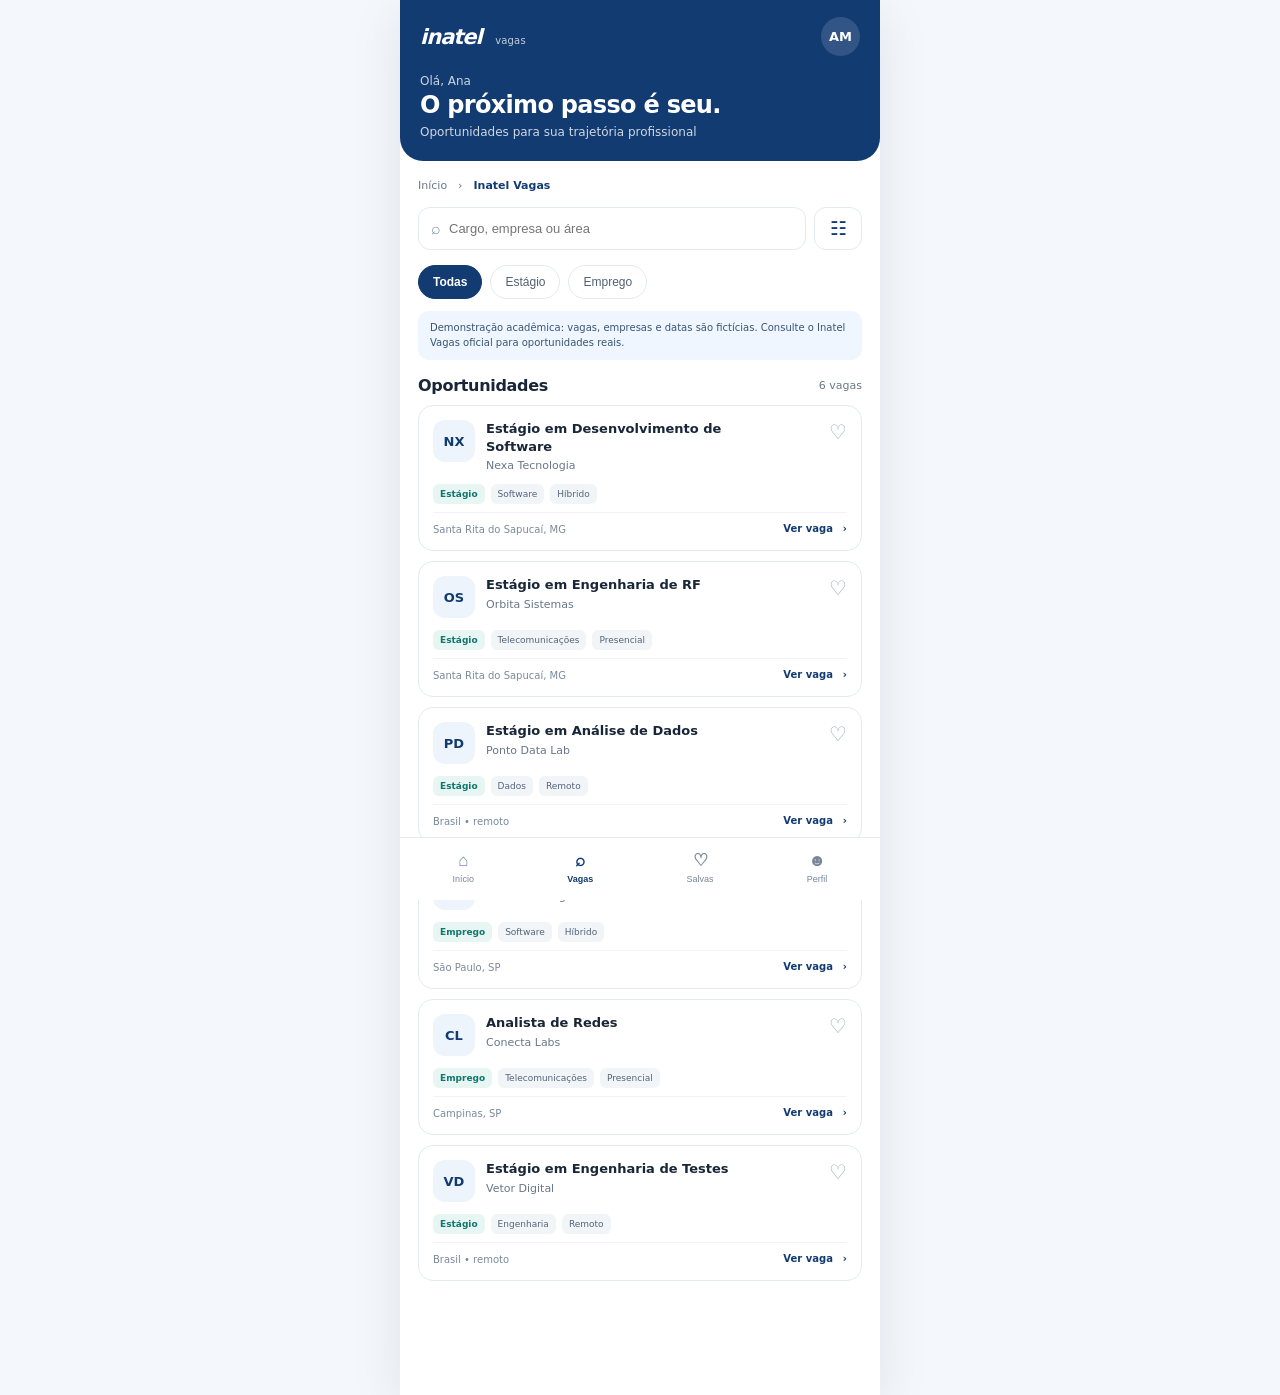
==== inatel-vagas/index.html @ d5ae54d0 "Add Inatel Vagas discovery prototype" ====
<!doctype html>
<html lang="pt-BR"><head><meta charset="utf-8"><meta name="viewport" content="width=device-width, initial-scale=1"><meta name="theme-color" content="#123b72"><title>Inatel Vagas | Encontre sua oportunidade</title>
<style>
:root{--blue:#123b72;--blue2:#205da9;--ink:#182638;--muted:#68778a;--line:#e3eaf1;--bg:#f4f7fb;--teal:#007e87;--green:#167744;--gold:#eab84d}*{box-sizing:border-box}body{margin:0;background:var(--bg);color:var(--ink);font-family:Inter,system-ui,-apple-system,"Segoe UI",sans-serif}.app{max-width:480px;min-height:100vh;margin:auto;background:#fff;box-shadow:0 12px 50px #112b4a17;padding-bottom:88px;position:relative}.top{background:var(--blue);color:#fff;padding:17px 20px 22px;border-radius:0 0 23px 23px}.row{display:flex;align-items:center;justify-content:space-between}.brand{font-size:21px;font-weight:850;font-style:italic;letter-spacing:-1px}.brand small{font:500 10px Inter,system-ui;letter-spacing:.2px;opacity:.75;margin-left:7px}.avatar{width:39px;height:39px;border-radius:50%;display:grid;place-items:center;background:#fff2;font-weight:700;font-size:13px}.greeting{margin-top:18px;font-size:12px;opacity:.78}.top h1{margin:3px 0 0;font-size:24px;letter-spacing:-.7px}.top p{margin:6px 0 0;font-size:12px;opacity:.8}.content{padding:17px 18px 26px}.context{color:var(--muted);font-size:11px;margin:0 0 14px}.context b{color:var(--blue)}.searchrow{display:flex;gap:8px}.searchbox{flex:1;display:flex;align-items:center;gap:8px;border:1px solid var(--line);border-radius:12px;padding:0 12px;background:#fff}.searchbox span{color:#8290a2}.searchbox input{border:0;outline:0;width:100%;padding:13px 0;font-size:13px;color:var(--ink);background:transparent}.filterbtn{border:1px solid var(--line);background:#fff;border-radius:12px;width:48px;font-size:19px;color:var(--blue);cursor:pointer}.filterbtn:hover,.filterbtn.on{background:#edf4ff;border-color:#bfd2ea}.tabs{display:flex;gap:8px;margin:15px 0 12px}.tab{border:1px solid var(--line);border-radius:25px;background:white;padding:9px 14px;font-size:12px;color:#526174;cursor:pointer}.tab.active{background:var(--blue);border-color:var(--blue);color:white;font-weight:700}.sectionhead{display:flex;align-items:center;justify-content:space-between;margin:16px 0 10px}.sectionhead h2{font-size:16px;margin:0;letter-spacing:-.3px}.count{font-size:11px;color:var(--muted)}.demo{background:#eff6ff;border-radius:11px;padding:10px 12px;color:#385574;font-size:10px;line-height:1.45;margin:10px 0 14px}.cards{display:grid;gap:10px}.job{border:1px solid var(--line);border-radius:15px;padding:14px;background:#fff;cursor:pointer;transition:.16s}.job:hover{border-color:#a7bfdc;transform:translateY(-1px);box-shadow:0 7px 18px #152b4510}.jobtop{display:flex;align-items:flex-start;gap:11px}.logo{width:42px;height:42px;flex:none;border-radius:12px;background:#eef4fb;color:var(--blue);display:grid;place-items:center;font-weight:800;font-size:13px}.jobtitle{font-size:13px;line-height:1.35;font-weight:750;margin:0 26px 4px 0}.company{font-size:11px;color:var(--muted)}.heart{margin-left:auto;border:0;background:none;color:#9aa7b7;font-size:20px;cursor:pointer;padding:0}.heart.saved{color:#df5960}.badges{display:flex;flex-wrap:wrap;gap:6px;margin:12px 0 8px}.badge{background:#f2f5f8;color:#53647a;border-radius:6px;padding:5px 7px;font-size:9px}.badge.type{background:#e8f6f3;color:#12766d;font-weight:700}.jobfoot{display:flex;justify-content:space-between;align-items:center;color:#7b899b;font-size:10px;padding-top:9px;border-top:1px solid #f0f3f7}.arrow{color:var(--blue);font-weight:700}.empty{padding:36px 15px;text-align:center;border:1px dashed var(--line);border-radius:14px}.empty strong{display:block;margin:8px 0 4px}.empty p{color:var(--muted);font-size:12px;line-height:1.5}.empty button{background:var(--blue);color:white;border:0;border-radius:9px;padding:10px 14px;font-weight:700}.bottom{position:fixed;bottom:0;width:min(480px,100%);background:#fff;border-top:1px solid var(--line);display:flex;justify-content:space-around;padding:11px 6px 15px;z-index:4}.nav{border:0;background:none;color:#78869a;font-size:9px;text-align:center;cursor:pointer}.nav b{display:block;font-size:17px;margin-bottom:3px}.nav.sel{color:var(--blue);font-weight:700}.view{display:none}.view.active{display:block}.detail-head{display:flex;align-items:center;gap:10px;margin:4px 0 18px}.back{border:1px solid var(--line);border-radius:10px;background:white;width:36px;height:36px;font-size:18px;color:var(--blue)}.detail h2{font-size:21px;line-height:1.3;margin:6px 0}.detail-company{font-size:13px;color:var(--muted)}.detail-section{border-top:1px solid var(--line);padding:14px 0}.detail-section h3{font-size:13px;margin:0 0 7px}.detail-section p,.detail-section li{font-size:12px;line-height:1.6;color:#536277}.detail-section ul{margin:0;padding-left:18px}.sticky-action{position:sticky;bottom:84px;padding:14px 0 4px;background:linear-gradient(transparent,#fff 22%)}.primary{width:100%;border:0;border-radius:12px;background:var(--blue);color:#fff;font-size:13px;font-weight:700;padding:14px;cursor:pointer}.primary:disabled{opacity:.55}.toast{position:fixed;bottom:78px;left:50%;transform:translate(-50%,16px);opacity:0;transition:.2s;background:#20324a;color:#fff;border-radius:10px;padding:11px 14px;font-size:11px;z-index:6;white-space:nowrap}.toast.show{opacity:1;transform:translate(-50%,0)}.modal{position:fixed;inset:0;background:#10243d88;display:none;align-items:end;justify-content:center;z-index:5}.modal.open{display:flex}.sheet{width:min(480px,100%);background:white;border-radius:21px 21px 0 0;padding:22px 20px 26px}.sheet h2{font-size:19px;margin:0 0 6px}.sheet .sub{color:var(--muted);font-size:12px;line-height:1.5;margin:0 0 15px}.field{display:block;font-size:11px;font-weight:700;margin:12px 0 6px}.field select{width:100%;margin-top:6px;border:1px solid var(--line);border-radius:10px;background:white;padding:11px;font-size:12px;color:var(--ink)}.sheet-actions{display:flex;gap:8px;margin-top:18px}.secondary{flex:1;border:1px solid var(--line);border-radius:10px;background:#fff;padding:12px;color:var(--blue);font-size:12px;font-weight:700}.sheet-actions .primary{flex:1}.applyinfo{background:#f3f7fb;border-radius:12px;padding:12px;color:#495c72;font-size:11px;line-height:1.55;margin:12px 0}.tiny{font-size:10px;color:var(--muted);line-height:1.5}.saved-empty{color:var(--muted);font-size:12px;text-align:center;padding:38px 16px}
</style></head><body><main class="app"><header class="top"><div class="row"><div class="brand">inatel <small>vagas</small></div><div class="avatar">AM</div></div><div class="greeting">Olá, Ana</div><h1>O próximo passo é seu.</h1><p>Oportunidades para sua trajetória profissional</p></header><section class="content"><p class="context">Início　›　<b>Inatel Vagas</b></p><div id="listView" class="view active"><div class="searchrow"><label class="searchbox"><span>⌕</span><input id="query" type="search" placeholder="Cargo, empresa ou área" aria-label="Buscar vagas"></label><button id="openFilters" class="filterbtn" aria-label="Abrir filtros">☷</button></div><div class="tabs"><button class="tab active" data-kind="Todas">Todas</button><button class="tab" data-kind="Estágio">Estágio</button><button class="tab" data-kind="Emprego">Emprego</button></div><div id="filterSummary" class="tiny" style="margin:0 0 8px"></div><div class="demo">Demonstração acadêmica: vagas, empresas e datas são fictícias. Consulte o Inatel Vagas oficial para oportunidades reais.</div><div class="sectionhead"><h2 id="listTitle">Oportunidades</h2><span class="count" id="count"></span></div><div id="cards" class="cards"></div><div id="empty" class="empty" hidden><div style="font-size:24px">⌕</div><strong>Nenhuma vaga encontrada</strong><p>Tente outra busca ou remova algum filtro para ver mais oportunidades.</p><button id="reset">Limpar busca e filtros</button></div></div><div id="detailView" class="view detail"></div><div id="savedView" class="view"><div class="sectionhead"><h2>Vagas salvas</h2><span class="count" id="savedCount"></span></div><p class="tiny">Guarde oportunidades para comparar e consultar depois.</p><div id="savedCards" class="cards"></div><div id="savedEmpty" class="saved-empty" hidden>Você ainda não salvou vagas.<br>Toque no coração de uma oportunidade para guardá-la.</div></div></section><nav class="bottom"><button class="nav"><b>⌂</b>Início</button><button class="nav sel" data-view="listView"><b>⌕</b>Vagas</button><button class="nav" data-view="savedView"><b>♡</b>Salvas</button><button class="nav"><b>☻</b>Perfil</button></nav><div class="toast" id="toast"></div><div id="filtersModal" class="modal"><div class="sheet"><h2>Filtrar oportunidades</h2><p class="sub">Refine a lista pelo perfil e pelo formato de trabalho.</p><label class="field">Área<select id="area"><option value="">Todas as áreas</option><option>Software</option><option>Telecomunicações</option><option>Dados</option><option>Engenharia</option></select></label><label class="field">Modalidade<select id="mode"><option value="">Todas as modalidades</option><option>Presencial</option><option>Híbrido</option><option>Remoto</option></select></label><div class="sheet-actions"><button id="clearFilters" class="secondary">Limpar</button><button id="applyFilters" class="primary">Ver resultados</button></div></div></div><div id="applyModal" class="modal"><div class="sheet"><h2 id="applyTitle">Como se candidatar</h2><p class="sub">Confira o próximo passo indicado para esta oportunidade.</p><div id="applyInfo" class="applyinfo"></div><p class="tiny">O protótipo não envia currículo nem dados pessoais. Em uma implementação real, o destino e as instruções seriam validados pelo NESP.</p><button id="closeApply" class="primary" style="margin-top:15px">Entendi</button></div></div></main>
<script>
const jobs=[
{id:1,title:'Estágio em Desenvolvimento de Software',company:'Nexa Tecnologia',initials:'NX',kind:'Estágio',area:'Software',mode:'Híbrido',city:'Santa Rita do Sapucaí, MG',date:'Publicada hoje',summary:'Apoio ao desenvolvimento de aplicações web e testes em equipe multidisciplinar.',requirements:['Cursando Engenharia de Software, Computação ou área relacionada','Conhecimentos básicos em lógica e programação','Disponibilidade para 6 horas diárias'],apply:'Leia os requisitos completos e siga o endereço de candidatura indicado na publicação oficial. Tenha seu currículo atualizado.'},
{id:2,title:'Estágio em Engenharia de RF',company:'Orbita Sistemas',initials:'OS',kind:'Estágio',area:'Telecomunicações',mode:'Presencial',city:'Santa Rita do Sapucaí, MG',date:'Publicada ontem',summary:'Participação em atividades de laboratório, medições e documentação de sistemas de radiofrequência.',requirements:['Cursando Engenharia de Telecomunicações ou Elétrica','Interesse em sistemas RF e medições','Disponibilidade para atuar no laboratório'],apply:'Consulte a publicação oficial para verificar os documentos e o canal de envio solicitados pela empresa.'},
{id:3,title:'Estágio em Análise de Dados',company:'Ponto Data Lab',initials:'PD',kind:'Estágio',area:'Dados',mode:'Remoto',city:'Brasil • remoto',date:'Publicada há 2 dias',summary:'Organização de conjuntos de dados e criação de relatórios para apoiar decisões de produto.',requirements:['Cursando curso superior em tecnologia ou áreas afins','Noções de planilhas e SQL são desejáveis','Boa comunicação e atenção aos detalhes'],apply:'A candidatura é feita conforme as instruções da oportunidade oficial. Revise seu currículo antes de enviar.'},
{id:4,title:'Desenvolvedor(a) de Software Júnior',company:'Nexa Tecnologia',initials:'NX',kind:'Emprego',area:'Software',mode:'Híbrido',city:'São Paulo, SP',date:'Publicada há 3 dias',summary:'Desenvolvimento e manutenção de serviços e interfaces em colaboração com o time de produto.',requirements:['Formação ou experiência compatível com a posição','Conhecimentos em desenvolvimento web','Disponibilidade para modelo híbrido'],apply:'Abra a descrição oficial e use o canal de candidatura indicado pelo empregador. Os detalhes podem mudar.'},
{id:5,title:'Analista de Redes',company:'Conecta Labs',initials:'CL',kind:'Emprego',area:'Telecomunicações',mode:'Presencial',city:'Campinas, SP',date:'Publicada há 4 dias',summary:'Acompanhamento de infraestrutura de rede, análise de incidentes e apoio a projetos de conectividade.',requirements:['Formação em Engenharia de Telecomunicações ou experiência equivalente','Noções de redes IP','Disponibilidade para atuação presencial'],apply:'Consulte a publicação da vaga e siga as instruções de candidatura apresentadas pelo NESP.'},
{id:6,title:'Estágio em Engenharia de Testes',company:'Vetor Digital',initials:'VD',kind:'Estágio',area:'Engenharia',mode:'Remoto',city:'Brasil • remoto',date:'Publicada há 5 dias',summary:'Apoio na criação e execução de testes para produtos digitais e registro de resultados.',requirements:['Cursando Engenharia, Computação ou curso relacionado','Organização e curiosidade técnica','Interesse em qualidade de software'],apply:'Verifique na publicação original se a oportunidade ainda está aberta e qual canal deve ser utilizado.'}
];let kind='Todas',query='',area='',mode='',currentId=null,saved=new Set();const $=s=>document.querySelector(s);function card(j){return `<article class="job" data-id="${j.id}"><div class="jobtop"><div class="logo">${j.initials}</div><div style="flex:1"><h3 class="jobtitle">${j.title}</h3><div class="company">${j.company}</div></div><button class="heart ${saved.has(j.id)?'saved':''}" data-heart="${j.id}" aria-label="${saved.has(j.id)?'Remover dos salvos':'Salvar vaga'}">${saved.has(j.id)?'♥':'♡'}</button></div><div class="badges"><span class="badge type">${j.kind}</span><span class="badge">${j.area}</span><span class="badge">${j.mode}</span></div><div class="jobfoot"><span>${j.city}</span><span class="arrow">Ver vaga　›</span></div></article>`}function matching(){return jobs.filter(j=>(kind==='Todas'||j.kind===kind)&&(!query||(j.title+' '+j.company+' '+j.area+' '+j.city).toLowerCase().includes(query.toLowerCase()))&&(!area||j.area===area)&&(!mode||j.mode===mode))}function bindCards(root){root.querySelectorAll('.job').forEach(x=>x.onclick=e=>{if(e.target.closest('[data-heart]'))return;openDetail(+x.dataset.id)});root.querySelectorAll('[data-heart]').forEach(b=>b.onclick=e=>{e.stopPropagation();const id=+b.dataset.heart;if(saved.has(id)){saved.delete(id);toast('Vaga removida das salvas.')}else{saved.add(id);toast('Vaga salva para consultar depois.')}render()})}function render(){const list=matching();$('#cards').innerHTML=list.map(card).join('');$('#count').textContent=`${list.length} ${list.length===1?'vaga':'vagas'}`;$('#empty').hidden=list.length>0;bindCards($('#cards'));const sv=jobs.filter(j=>saved.has(j.id));$('#savedCards').innerHTML=sv.map(card).join('');$('#savedCount').textContent=sv.length?`${sv.length} salvas`:'';$('#savedEmpty').hidden=sv.length>0;bindCards($('#savedCards'));$('#filterSummary').textContent=[area,mode].filter(Boolean).join(' • ');$('#filterSummary').hidden=!area&&!mode}function showView(id){document.querySelectorAll('.view').forEach(v=>v.classList.remove('active'));$(id).classList.add('active');document.querySelectorAll('.nav').forEach(n=>n.classList.toggle('sel',n.dataset.view===id||(!n.dataset.view&&id==='listView')));$('.content').scrollIntoView({block:'start'});render()}function openDetail(id){const j=jobs.find(x=>x.id===id);currentId=id;$('#listView').classList.remove('active');$('#savedView').classList.remove('active');$('#detailView').classList.add('active');$('.content').scrollIntoView({block:'start'});$('#detailView').innerHTML=`<div class="detail-head"><button class="back" id="back">‹</button><span class="tiny">Detalhes da oportunidade</span><button class="heart ${saved.has(id)?'saved':''}" id="detailHeart" style="margin-left:auto" aria-label="Salvar vaga">${saved.has(id)?'♥':'♡'}</button></div><div class="logo" style="width:50px;height:50px;font-size:15px">${j.initials}</div><h2>${j.title}</h2><div class="detail-company">${j.company} • ${j.city}</div><div class="badges"><span class="badge type">${j.kind}</span><span class="badge">${j.area}</span><span class="badge">${j.mode}</span></div><p class="tiny">${j.date} • anúncio demonstrativo</p><div class="detail-section"><h3>Sobre a oportunidade</h3><p>${j.summary}</p></div><div class="detail-section"><h3>Perfil e requisitos</h3><ul>${j.requirements.map(x=>`<li>${x}</li>`).join('')}</ul></div><div class="detail-section"><h3>Local de trabalho</h3><p>${j.city} • ${j.mode}</p></div><div class="sticky-action"><button class="primary" id="howApply">Ver como se candidatar</button><p class="tiny" style="text-align:center;margin:8px 0">As instruções e o status real da vaga devem ser confirmados na publicação oficial.</p></div>`;$('#back').onclick=()=>showView('listView');$('#detailHeart').onclick=()=>{saved.has(id)?saved.delete(id):saved.add(id);openDetail(id);render();toast(saved.has(id)?'Vaga salva.':'Vaga removida das salvas.')};$('#howApply').onclick=()=>{ $('#applyTitle').textContent='Como se candidatar';$('#applyInfo').textContent=j.apply;$('#applyModal').classList.add('open')}}document.querySelectorAll('.tab').forEach(b=>b.onclick=()=>{document.querySelectorAll('.tab').forEach(x=>x.classList.remove('active'));b.classList.add('active');kind=b.dataset.kind;render()});$('#query').oninput=e=>{query=e.target.value;render()};$('#openFilters').onclick=()=>$('#filtersModal').classList.add('open');$('#applyFilters').onclick=()=>{area=$('#area').value;mode=$('#mode').value;$('#filtersModal').classList.remove('open');$('#openFilters').classList.toggle('on',!!area||!!mode);render()};$('#clearFilters').onclick=()=>{$('#area').value='';$('#mode').value='';area='';mode='';kind='Todas';document.querySelectorAll('.tab').forEach(b=>b.classList.toggle('active',b.dataset.kind==='Todas'));$('#query').value='';query='';$('#openFilters').classList.remove('on');render()};$('#reset').onclick=()=>{$('#clearFilters').click()};$('#closeApply').onclick=()=>$('#applyModal').classList.remove('open');document.querySelectorAll('.nav[data-view]').forEach(n=>n.onclick=()=>showView(n.dataset.view));function toast(s){const t=$('#toast');t.textContent=s;t.classList.add('show');setTimeout(()=>t.classList.remove('show'),2200)}render();
</script></body></html>
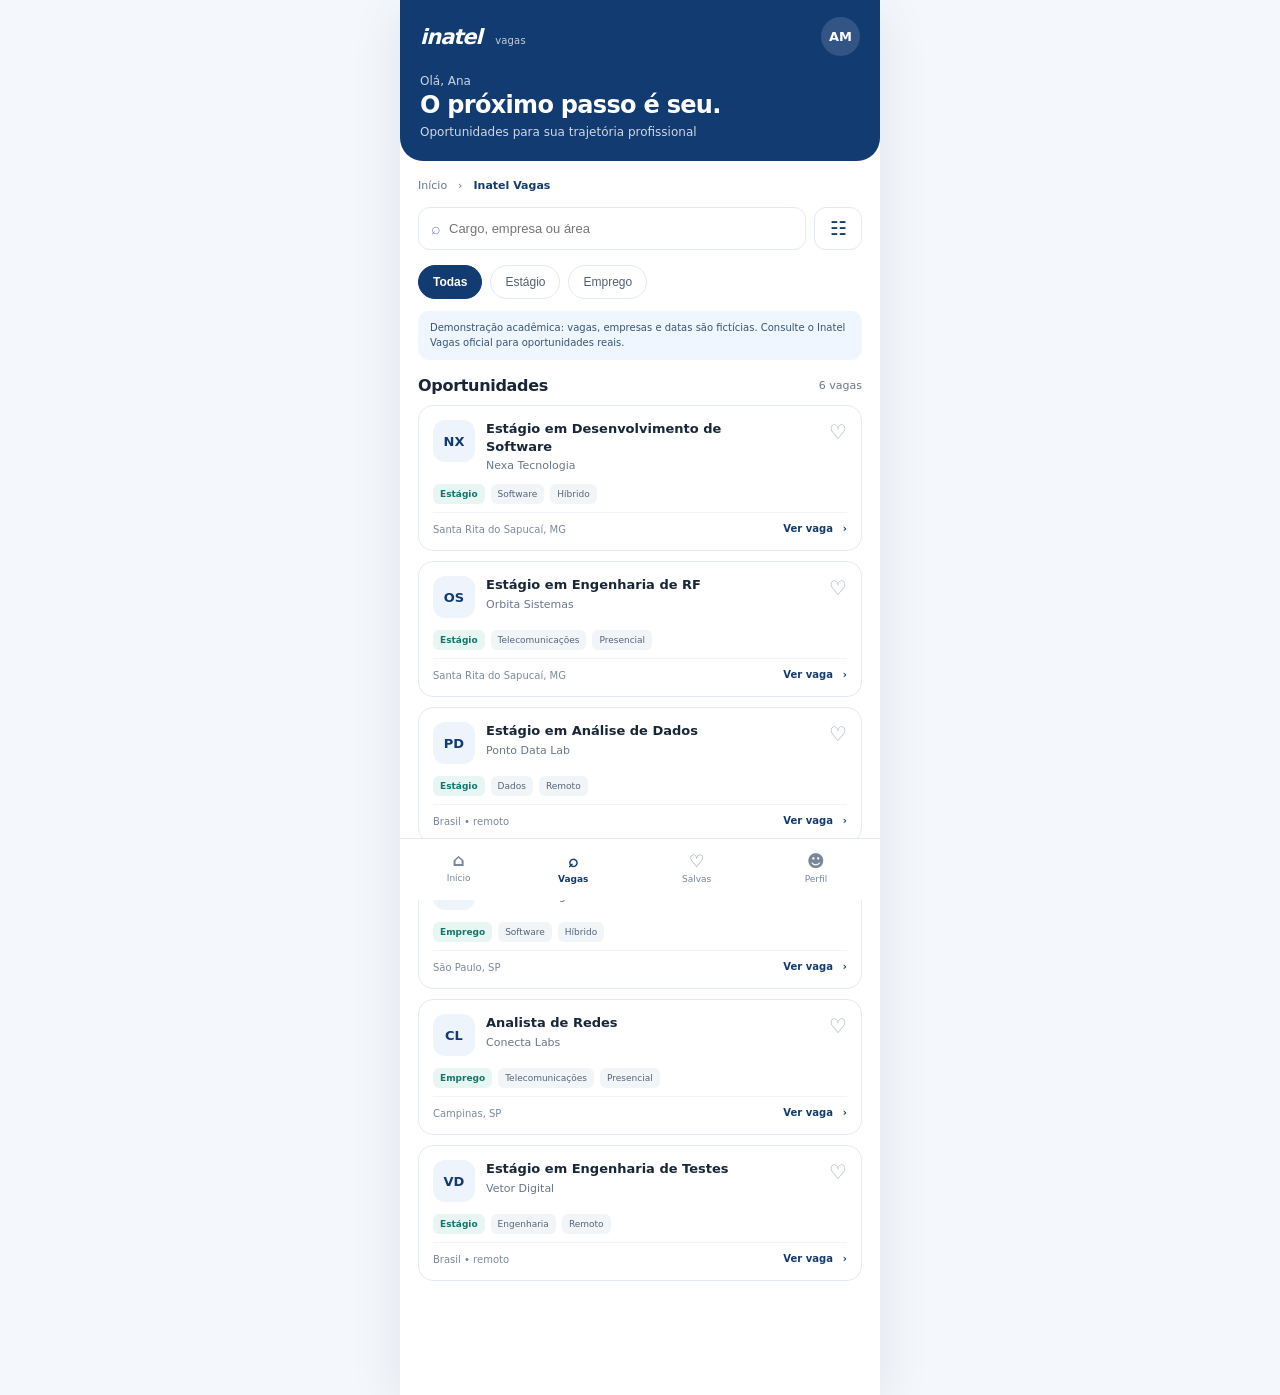
==== commit 0bf15b72: "Link Inatel Vagas back to app home" ====
--- a/inatel-vagas/index.html
+++ b/inatel-vagas/index.html
@@ -1,8 +1,8 @@
 <!doctype html>
 <html lang="pt-BR"><head><meta charset="utf-8"><meta name="viewport" content="width=device-width, initial-scale=1"><meta name="theme-color" content="#123b72"><title>Inatel Vagas | Encontre sua oportunidade</title>
 <style>
-:root{--blue:#123b72;--blue2:#205da9;--ink:#182638;--muted:#68778a;--line:#e3eaf1;--bg:#f4f7fb;--teal:#007e87;--green:#167744;--gold:#eab84d}*{box-sizing:border-box}body{margin:0;background:var(--bg);color:var(--ink);font-family:Inter,system-ui,-apple-system,"Segoe UI",sans-serif}.app{max-width:480px;min-height:100vh;margin:auto;background:#fff;box-shadow:0 12px 50px #112b4a17;padding-bottom:88px;position:relative}.top{background:var(--blue);color:#fff;padding:17px 20px 22px;border-radius:0 0 23px 23px}.row{display:flex;align-items:center;justify-content:space-between}.brand{font-size:21px;font-weight:850;font-style:italic;letter-spacing:-1px}.brand small{font:500 10px Inter,system-ui;letter-spacing:.2px;opacity:.75;margin-left:7px}.avatar{width:39px;height:39px;border-radius:50%;display:grid;place-items:center;background:#fff2;font-weight:700;font-size:13px}.greeting{margin-top:18px;font-size:12px;opacity:.78}.top h1{margin:3px 0 0;font-size:24px;letter-spacing:-.7px}.top p{margin:6px 0 0;font-size:12px;opacity:.8}.content{padding:17px 18px 26px}.context{color:var(--muted);font-size:11px;margin:0 0 14px}.context b{color:var(--blue)}.searchrow{display:flex;gap:8px}.searchbox{flex:1;display:flex;align-items:center;gap:8px;border:1px solid var(--line);border-radius:12px;padding:0 12px;background:#fff}.searchbox span{color:#8290a2}.searchbox input{border:0;outline:0;width:100%;padding:13px 0;font-size:13px;color:var(--ink);background:transparent}.filterbtn{border:1px solid var(--line);background:#fff;border-radius:12px;width:48px;font-size:19px;color:var(--blue);cursor:pointer}.filterbtn:hover,.filterbtn.on{background:#edf4ff;border-color:#bfd2ea}.tabs{display:flex;gap:8px;margin:15px 0 12px}.tab{border:1px solid var(--line);border-radius:25px;background:white;padding:9px 14px;font-size:12px;color:#526174;cursor:pointer}.tab.active{background:var(--blue);border-color:var(--blue);color:white;font-weight:700}.sectionhead{display:flex;align-items:center;justify-content:space-between;margin:16px 0 10px}.sectionhead h2{font-size:16px;margin:0;letter-spacing:-.3px}.count{font-size:11px;color:var(--muted)}.demo{background:#eff6ff;border-radius:11px;padding:10px 12px;color:#385574;font-size:10px;line-height:1.45;margin:10px 0 14px}.cards{display:grid;gap:10px}.job{border:1px solid var(--line);border-radius:15px;padding:14px;background:#fff;cursor:pointer;transition:.16s}.job:hover{border-color:#a7bfdc;transform:translateY(-1px);box-shadow:0 7px 18px #152b4510}.jobtop{display:flex;align-items:flex-start;gap:11px}.logo{width:42px;height:42px;flex:none;border-radius:12px;background:#eef4fb;color:var(--blue);display:grid;place-items:center;font-weight:800;font-size:13px}.jobtitle{font-size:13px;line-height:1.35;font-weight:750;margin:0 26px 4px 0}.company{font-size:11px;color:var(--muted)}.heart{margin-left:auto;border:0;background:none;color:#9aa7b7;font-size:20px;cursor:pointer;padding:0}.heart.saved{color:#df5960}.badges{display:flex;flex-wrap:wrap;gap:6px;margin:12px 0 8px}.badge{background:#f2f5f8;color:#53647a;border-radius:6px;padding:5px 7px;font-size:9px}.badge.type{background:#e8f6f3;color:#12766d;font-weight:700}.jobfoot{display:flex;justify-content:space-between;align-items:center;color:#7b899b;font-size:10px;padding-top:9px;border-top:1px solid #f0f3f7}.arrow{color:var(--blue);font-weight:700}.empty{padding:36px 15px;text-align:center;border:1px dashed var(--line);border-radius:14px}.empty strong{display:block;margin:8px 0 4px}.empty p{color:var(--muted);font-size:12px;line-height:1.5}.empty button{background:var(--blue);color:white;border:0;border-radius:9px;padding:10px 14px;font-weight:700}.bottom{position:fixed;bottom:0;width:min(480px,100%);background:#fff;border-top:1px solid var(--line);display:flex;justify-content:space-around;padding:11px 6px 15px;z-index:4}.nav{border:0;background:none;color:#78869a;font-size:9px;text-align:center;cursor:pointer}.nav b{display:block;font-size:17px;margin-bottom:3px}.nav.sel{color:var(--blue);font-weight:700}.view{display:none}.view.active{display:block}.detail-head{display:flex;align-items:center;gap:10px;margin:4px 0 18px}.back{border:1px solid var(--line);border-radius:10px;background:white;width:36px;height:36px;font-size:18px;color:var(--blue)}.detail h2{font-size:21px;line-height:1.3;margin:6px 0}.detail-company{font-size:13px;color:var(--muted)}.detail-section{border-top:1px solid var(--line);padding:14px 0}.detail-section h3{font-size:13px;margin:0 0 7px}.detail-section p,.detail-section li{font-size:12px;line-height:1.6;color:#536277}.detail-section ul{margin:0;padding-left:18px}.sticky-action{position:sticky;bottom:84px;padding:14px 0 4px;background:linear-gradient(transparent,#fff 22%)}.primary{width:100%;border:0;border-radius:12px;background:var(--blue);color:#fff;font-size:13px;font-weight:700;padding:14px;cursor:pointer}.primary:disabled{opacity:.55}.toast{position:fixed;bottom:78px;left:50%;transform:translate(-50%,16px);opacity:0;transition:.2s;background:#20324a;color:#fff;border-radius:10px;padding:11px 14px;font-size:11px;z-index:6;white-space:nowrap}.toast.show{opacity:1;transform:translate(-50%,0)}.modal{position:fixed;inset:0;background:#10243d88;display:none;align-items:end;justify-content:center;z-index:5}.modal.open{display:flex}.sheet{width:min(480px,100%);background:white;border-radius:21px 21px 0 0;padding:22px 20px 26px}.sheet h2{font-size:19px;margin:0 0 6px}.sheet .sub{color:var(--muted);font-size:12px;line-height:1.5;margin:0 0 15px}.field{display:block;font-size:11px;font-weight:700;margin:12px 0 6px}.field select{width:100%;margin-top:6px;border:1px solid var(--line);border-radius:10px;background:white;padding:11px;font-size:12px;color:var(--ink)}.sheet-actions{display:flex;gap:8px;margin-top:18px}.secondary{flex:1;border:1px solid var(--line);border-radius:10px;background:#fff;padding:12px;color:var(--blue);font-size:12px;font-weight:700}.sheet-actions .primary{flex:1}.applyinfo{background:#f3f7fb;border-radius:12px;padding:12px;color:#495c72;font-size:11px;line-height:1.55;margin:12px 0}.tiny{font-size:10px;color:var(--muted);line-height:1.5}.saved-empty{color:var(--muted);font-size:12px;text-align:center;padding:38px 16px}
-</style></head><body><main class="app"><header class="top"><div class="row"><div class="brand">inatel <small>vagas</small></div><div class="avatar">AM</div></div><div class="greeting">Olá, Ana</div><h1>O próximo passo é seu.</h1><p>Oportunidades para sua trajetória profissional</p></header><section class="content"><p class="context">Início　›　<b>Inatel Vagas</b></p><div id="listView" class="view active"><div class="searchrow"><label class="searchbox"><span>⌕</span><input id="query" type="search" placeholder="Cargo, empresa ou área" aria-label="Buscar vagas"></label><button id="openFilters" class="filterbtn" aria-label="Abrir filtros">☷</button></div><div class="tabs"><button class="tab active" data-kind="Todas">Todas</button><button class="tab" data-kind="Estágio">Estágio</button><button class="tab" data-kind="Emprego">Emprego</button></div><div id="filterSummary" class="tiny" style="margin:0 0 8px"></div><div class="demo">Demonstração acadêmica: vagas, empresas e datas são fictícias. Consulte o Inatel Vagas oficial para oportunidades reais.</div><div class="sectionhead"><h2 id="listTitle">Oportunidades</h2><span class="count" id="count"></span></div><div id="cards" class="cards"></div><div id="empty" class="empty" hidden><div style="font-size:24px">⌕</div><strong>Nenhuma vaga encontrada</strong><p>Tente outra busca ou remova algum filtro para ver mais oportunidades.</p><button id="reset">Limpar busca e filtros</button></div></div><div id="detailView" class="view detail"></div><div id="savedView" class="view"><div class="sectionhead"><h2>Vagas salvas</h2><span class="count" id="savedCount"></span></div><p class="tiny">Guarde oportunidades para comparar e consultar depois.</p><div id="savedCards" class="cards"></div><div id="savedEmpty" class="saved-empty" hidden>Você ainda não salvou vagas.<br>Toque no coração de uma oportunidade para guardá-la.</div></div></section><nav class="bottom"><button class="nav"><b>⌂</b>Início</button><button class="nav sel" data-view="listView"><b>⌕</b>Vagas</button><button class="nav" data-view="savedView"><b>♡</b>Salvas</button><button class="nav"><b>☻</b>Perfil</button></nav><div class="toast" id="toast"></div><div id="filtersModal" class="modal"><div class="sheet"><h2>Filtrar oportunidades</h2><p class="sub">Refine a lista pelo perfil e pelo formato de trabalho.</p><label class="field">Área<select id="area"><option value="">Todas as áreas</option><option>Software</option><option>Telecomunicações</option><option>Dados</option><option>Engenharia</option></select></label><label class="field">Modalidade<select id="mode"><option value="">Todas as modalidades</option><option>Presencial</option><option>Híbrido</option><option>Remoto</option></select></label><div class="sheet-actions"><button id="clearFilters" class="secondary">Limpar</button><button id="applyFilters" class="primary">Ver resultados</button></div></div></div><div id="applyModal" class="modal"><div class="sheet"><h2 id="applyTitle">Como se candidatar</h2><p class="sub">Confira o próximo passo indicado para esta oportunidade.</p><div id="applyInfo" class="applyinfo"></div><p class="tiny">O protótipo não envia currículo nem dados pessoais. Em uma implementação real, o destino e as instruções seriam validados pelo NESP.</p><button id="closeApply" class="primary" style="margin-top:15px">Entendi</button></div></div></main>
+:root{--blue:#123b72;--blue2:#205da9;--ink:#182638;--muted:#68778a;--line:#e3eaf1;--bg:#f4f7fb;--teal:#007e87;--green:#167744;--gold:#eab84d}*{box-sizing:border-box}body{margin:0;background:var(--bg);color:var(--ink);font-family:Inter,system-ui,-apple-system,"Segoe UI",sans-serif}.app{max-width:480px;min-height:100vh;margin:auto;background:#fff;box-shadow:0 12px 50px #112b4a17;padding-bottom:88px;position:relative}.top{background:var(--blue);color:#fff;padding:17px 20px 22px;border-radius:0 0 23px 23px}.row{display:flex;align-items:center;justify-content:space-between}.brand{font-size:21px;font-weight:850;font-style:italic;letter-spacing:-1px}.brand small{font:500 10px Inter,system-ui;letter-spacing:.2px;opacity:.75;margin-left:7px}.avatar{width:39px;height:39px;border-radius:50%;display:grid;place-items:center;background:#fff2;font-weight:700;font-size:13px}.greeting{margin-top:18px;font-size:12px;opacity:.78}.top h1{margin:3px 0 0;font-size:24px;letter-spacing:-.7px}.top p{margin:6px 0 0;font-size:12px;opacity:.8}.content{padding:17px 18px 26px}.context{color:var(--muted);font-size:11px;margin:0 0 14px}.context b{color:var(--blue)}.searchrow{display:flex;gap:8px}.searchbox{flex:1;display:flex;align-items:center;gap:8px;border:1px solid var(--line);border-radius:12px;padding:0 12px;background:#fff}.searchbox span{color:#8290a2}.searchbox input{border:0;outline:0;width:100%;padding:13px 0;font-size:13px;color:var(--ink);background:transparent}.filterbtn{border:1px solid var(--line);background:#fff;border-radius:12px;width:48px;font-size:19px;color:var(--blue);cursor:pointer}.filterbtn:hover,.filterbtn.on{background:#edf4ff;border-color:#bfd2ea}.tabs{display:flex;gap:8px;margin:15px 0 12px}.tab{border:1px solid var(--line);border-radius:25px;background:white;padding:9px 14px;font-size:12px;color:#526174;cursor:pointer}.tab.active{background:var(--blue);border-color:var(--blue);color:white;font-weight:700}.sectionhead{display:flex;align-items:center;justify-content:space-between;margin:16px 0 10px}.sectionhead h2{font-size:16px;margin:0;letter-spacing:-.3px}.count{font-size:11px;color:var(--muted)}.demo{background:#eff6ff;border-radius:11px;padding:10px 12px;color:#385574;font-size:10px;line-height:1.45;margin:10px 0 14px}.cards{display:grid;gap:10px}.job{border:1px solid var(--line);border-radius:15px;padding:14px;background:#fff;cursor:pointer;transition:.16s}.job:hover{border-color:#a7bfdc;transform:translateY(-1px);box-shadow:0 7px 18px #152b4510}.jobtop{display:flex;align-items:flex-start;gap:11px}.logo{width:42px;height:42px;flex:none;border-radius:12px;background:#eef4fb;color:var(--blue);display:grid;place-items:center;font-weight:800;font-size:13px}.jobtitle{font-size:13px;line-height:1.35;font-weight:750;margin:0 26px 4px 0}.company{font-size:11px;color:var(--muted)}.heart{margin-left:auto;border:0;background:none;color:#9aa7b7;font-size:20px;cursor:pointer;padding:0}.heart.saved{color:#df5960}.badges{display:flex;flex-wrap:wrap;gap:6px;margin:12px 0 8px}.badge{background:#f2f5f8;color:#53647a;border-radius:6px;padding:5px 7px;font-size:9px}.badge.type{background:#e8f6f3;color:#12766d;font-weight:700}.jobfoot{display:flex;justify-content:space-between;align-items:center;color:#7b899b;font-size:10px;padding-top:9px;border-top:1px solid #f0f3f7}.arrow{color:var(--blue);font-weight:700}.empty{padding:36px 15px;text-align:center;border:1px dashed var(--line);border-radius:14px}.empty strong{display:block;margin:8px 0 4px}.empty p{color:var(--muted);font-size:12px;line-height:1.5}.empty button{background:var(--blue);color:white;border:0;border-radius:9px;padding:10px 14px;font-weight:700}.bottom{position:fixed;bottom:0;width:min(480px,100%);background:#fff;border-top:1px solid var(--line);display:flex;justify-content:space-around;padding:11px 6px 15px;z-index:4}.nav{border:0;background:none;color:#78869a;font-size:9px;text-align:center;cursor:pointer;text-decoration:none;font-family:inherit}.home-nav{display:block}.nav b{display:block;font-size:17px;margin-bottom:3px}.nav.sel{color:var(--blue);font-weight:700}.view{display:none}.view.active{display:block}.detail-head{display:flex;align-items:center;gap:10px;margin:4px 0 18px}.back{border:1px solid var(--line);border-radius:10px;background:white;width:36px;height:36px;font-size:18px;color:var(--blue)}.detail h2{font-size:21px;line-height:1.3;margin:6px 0}.detail-company{font-size:13px;color:var(--muted)}.detail-section{border-top:1px solid var(--line);padding:14px 0}.detail-section h3{font-size:13px;margin:0 0 7px}.detail-section p,.detail-section li{font-size:12px;line-height:1.6;color:#536277}.detail-section ul{margin:0;padding-left:18px}.sticky-action{position:sticky;bottom:84px;padding:14px 0 4px;background:linear-gradient(transparent,#fff 22%)}.primary{width:100%;border:0;border-radius:12px;background:var(--blue);color:#fff;font-size:13px;font-weight:700;padding:14px;cursor:pointer}.primary:disabled{opacity:.55}.toast{position:fixed;bottom:78px;left:50%;transform:translate(-50%,16px);opacity:0;transition:.2s;background:#20324a;color:#fff;border-radius:10px;padding:11px 14px;font-size:11px;z-index:6;white-space:nowrap}.toast.show{opacity:1;transform:translate(-50%,0)}.modal{position:fixed;inset:0;background:#10243d88;display:none;align-items:end;justify-content:center;z-index:5}.modal.open{display:flex}.sheet{width:min(480px,100%);background:white;border-radius:21px 21px 0 0;padding:22px 20px 26px}.sheet h2{font-size:19px;margin:0 0 6px}.sheet .sub{color:var(--muted);font-size:12px;line-height:1.5;margin:0 0 15px}.field{display:block;font-size:11px;font-weight:700;margin:12px 0 6px}.field select{width:100%;margin-top:6px;border:1px solid var(--line);border-radius:10px;background:white;padding:11px;font-size:12px;color:var(--ink)}.sheet-actions{display:flex;gap:8px;margin-top:18px}.secondary{flex:1;border:1px solid var(--line);border-radius:10px;background:#fff;padding:12px;color:var(--blue);font-size:12px;font-weight:700}.sheet-actions .primary{flex:1}.applyinfo{background:#f3f7fb;border-radius:12px;padding:12px;color:#495c72;font-size:11px;line-height:1.55;margin:12px 0}.tiny{font-size:10px;color:var(--muted);line-height:1.5}.saved-empty{color:var(--muted);font-size:12px;text-align:center;padding:38px 16px}
+</style></head><body><main class="app"><header class="top"><div class="row"><div class="brand">inatel <small>vagas</small></div><div class="avatar">AM</div></div><div class="greeting">Olá, Ana</div><h1>O próximo passo é seu.</h1><p>Oportunidades para sua trajetória profissional</p></header><section class="content"><p class="context">Início　›　<b>Inatel Vagas</b></p><div id="listView" class="view active"><div class="searchrow"><label class="searchbox"><span>⌕</span><input id="query" type="search" placeholder="Cargo, empresa ou área" aria-label="Buscar vagas"></label><button id="openFilters" class="filterbtn" aria-label="Abrir filtros">☷</button></div><div class="tabs"><button class="tab active" data-kind="Todas">Todas</button><button class="tab" data-kind="Estágio">Estágio</button><button class="tab" data-kind="Emprego">Emprego</button></div><div id="filterSummary" class="tiny" style="margin:0 0 8px"></div><div class="demo">Demonstração acadêmica: vagas, empresas e datas são fictícias. Consulte o Inatel Vagas oficial para oportunidades reais.</div><div class="sectionhead"><h2 id="listTitle">Oportunidades</h2><span class="count" id="count"></span></div><div id="cards" class="cards"></div><div id="empty" class="empty" hidden><div style="font-size:24px">⌕</div><strong>Nenhuma vaga encontrada</strong><p>Tente outra busca ou remova algum filtro para ver mais oportunidades.</p><button id="reset">Limpar busca e filtros</button></div></div><div id="detailView" class="view detail"></div><div id="savedView" class="view"><div class="sectionhead"><h2>Vagas salvas</h2><span class="count" id="savedCount"></span></div><p class="tiny">Guarde oportunidades para comparar e consultar depois.</p><div id="savedCards" class="cards"></div><div id="savedEmpty" class="saved-empty" hidden>Você ainda não salvou vagas.<br>Toque no coração de uma oportunidade para guardá-la.</div></div></section><nav class="bottom"><a class="nav home-nav" href="../"><b>⌂</b>Início</a><button class="nav sel" data-view="listView"><b>⌕</b>Vagas</button><button class="nav" data-view="savedView"><b>♡</b>Salvas</button><button class="nav"><b>☻</b>Perfil</button></nav><div class="toast" id="toast"></div><div id="filtersModal" class="modal"><div class="sheet"><h2>Filtrar oportunidades</h2><p class="sub">Refine a lista pelo perfil e pelo formato de trabalho.</p><label class="field">Área<select id="area"><option value="">Todas as áreas</option><option>Software</option><option>Telecomunicações</option><option>Dados</option><option>Engenharia</option></select></label><label class="field">Modalidade<select id="mode"><option value="">Todas as modalidades</option><option>Presencial</option><option>Híbrido</option><option>Remoto</option></select></label><div class="sheet-actions"><button id="clearFilters" class="secondary">Limpar</button><button id="applyFilters" class="primary">Ver resultados</button></div></div></div><div id="applyModal" class="modal"><div class="sheet"><h2 id="applyTitle">Como se candidatar</h2><p class="sub">Confira o próximo passo indicado para esta oportunidade.</p><div id="applyInfo" class="applyinfo"></div><p class="tiny">O protótipo não envia currículo nem dados pessoais. Em uma implementação real, o destino e as instruções seriam validados pelo NESP.</p><button id="closeApply" class="primary" style="margin-top:15px">Entendi</button></div></div></main>
 <script>
 const jobs=[
 {id:1,title:'Estágio em Desenvolvimento de Software',company:'Nexa Tecnologia',initials:'NX',kind:'Estágio',area:'Software',mode:'Híbrido',city:'Santa Rita do Sapucaí, MG',date:'Publicada hoje',summary:'Apoio ao desenvolvimento de aplicações web e testes em equipe multidisciplinar.',requirements:['Cursando Engenharia de Software, Computação ou área relacionada','Conhecimentos básicos em lógica e programação','Disponibilidade para 6 horas diárias'],apply:'Leia os requisitos completos e siga o endereço de candidatura indicado na publicação oficial. Tenha seu currículo atualizado.'},
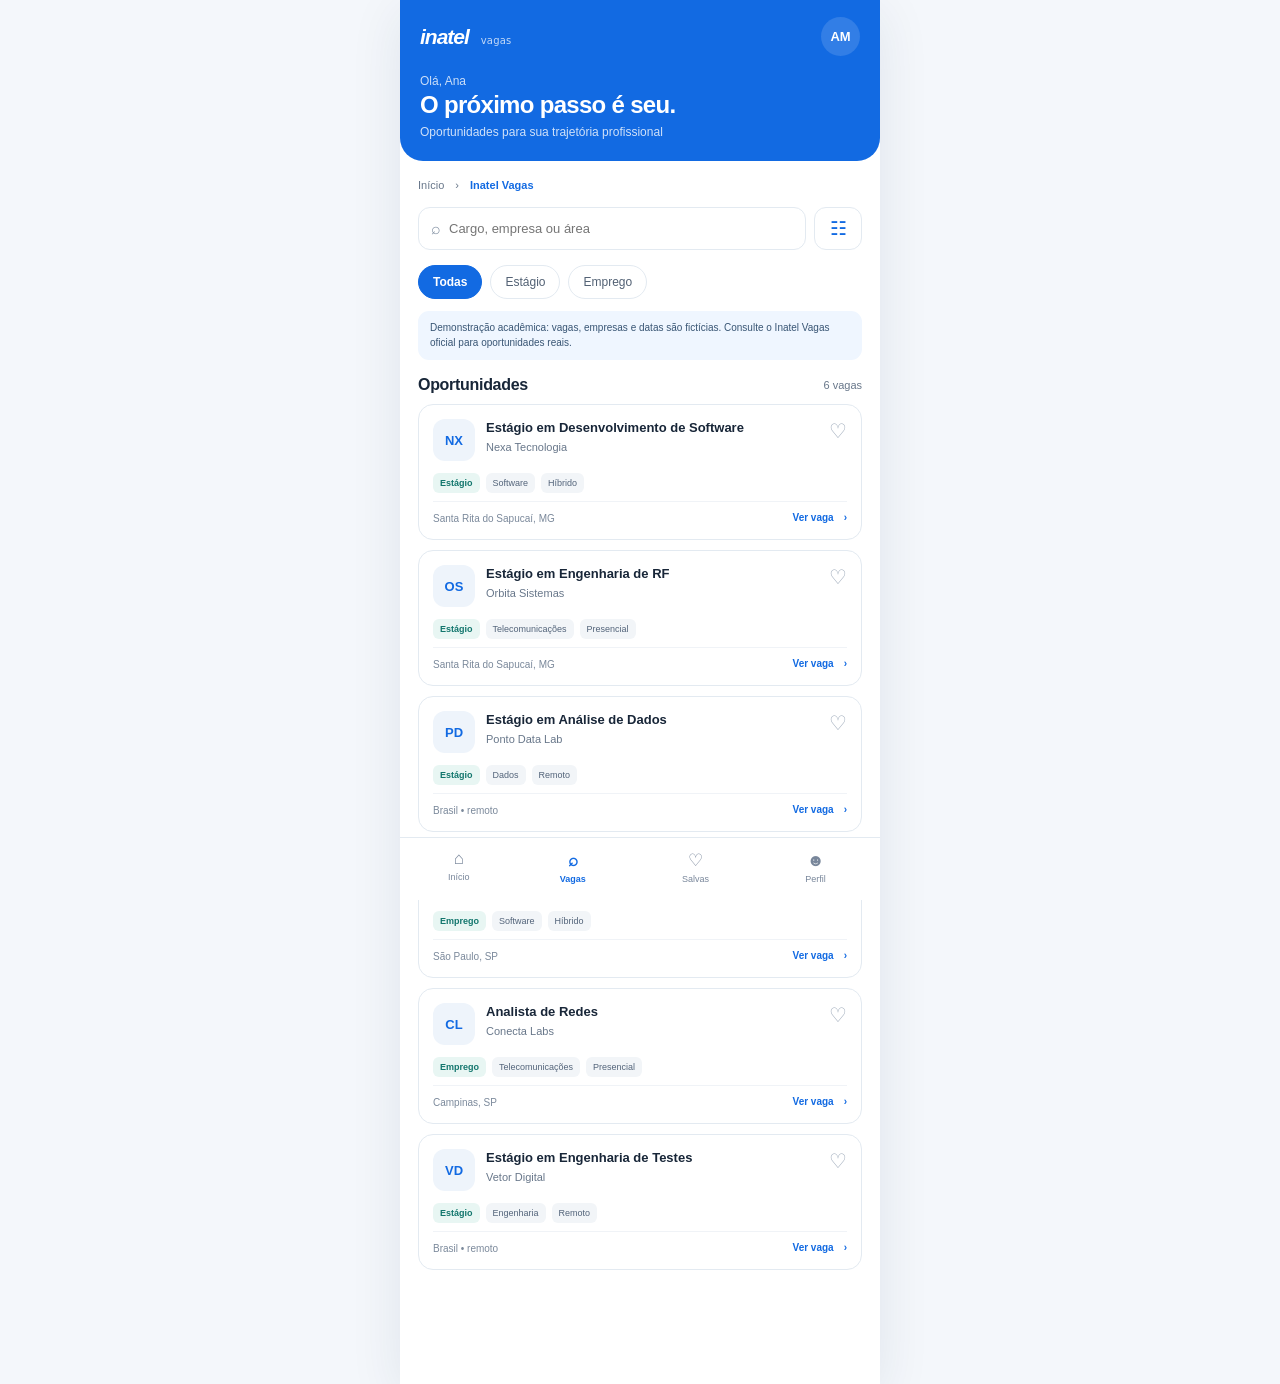
==== commit a73cdee4: "Match Inatel Vagas colors and typography to app theme" ====
--- a/inatel-vagas/index.html
+++ b/inatel-vagas/index.html
@@ -1,7 +1,7 @@
 <!doctype html>
 <html lang="pt-BR"><head><meta charset="utf-8"><meta name="viewport" content="width=device-width, initial-scale=1"><meta name="theme-color" content="#123b72"><title>Inatel Vagas | Encontre sua oportunidade</title>
 <style>
-:root{--blue:#123b72;--blue2:#205da9;--ink:#182638;--muted:#68778a;--line:#e3eaf1;--bg:#f4f7fb;--teal:#007e87;--green:#167744;--gold:#eab84d}*{box-sizing:border-box}body{margin:0;background:var(--bg);color:var(--ink);font-family:Inter,system-ui,-apple-system,"Segoe UI",sans-serif}.app{max-width:480px;min-height:100vh;margin:auto;background:#fff;box-shadow:0 12px 50px #112b4a17;padding-bottom:88px;position:relative}.top{background:var(--blue);color:#fff;padding:17px 20px 22px;border-radius:0 0 23px 23px}.row{display:flex;align-items:center;justify-content:space-between}.brand{font-size:21px;font-weight:850;font-style:italic;letter-spacing:-1px}.brand small{font:500 10px Inter,system-ui;letter-spacing:.2px;opacity:.75;margin-left:7px}.avatar{width:39px;height:39px;border-radius:50%;display:grid;place-items:center;background:#fff2;font-weight:700;font-size:13px}.greeting{margin-top:18px;font-size:12px;opacity:.78}.top h1{margin:3px 0 0;font-size:24px;letter-spacing:-.7px}.top p{margin:6px 0 0;font-size:12px;opacity:.8}.content{padding:17px 18px 26px}.context{color:var(--muted);font-size:11px;margin:0 0 14px}.context b{color:var(--blue)}.searchrow{display:flex;gap:8px}.searchbox{flex:1;display:flex;align-items:center;gap:8px;border:1px solid var(--line);border-radius:12px;padding:0 12px;background:#fff}.searchbox span{color:#8290a2}.searchbox input{border:0;outline:0;width:100%;padding:13px 0;font-size:13px;color:var(--ink);background:transparent}.filterbtn{border:1px solid var(--line);background:#fff;border-radius:12px;width:48px;font-size:19px;color:var(--blue);cursor:pointer}.filterbtn:hover,.filterbtn.on{background:#edf4ff;border-color:#bfd2ea}.tabs{display:flex;gap:8px;margin:15px 0 12px}.tab{border:1px solid var(--line);border-radius:25px;background:white;padding:9px 14px;font-size:12px;color:#526174;cursor:pointer}.tab.active{background:var(--blue);border-color:var(--blue);color:white;font-weight:700}.sectionhead{display:flex;align-items:center;justify-content:space-between;margin:16px 0 10px}.sectionhead h2{font-size:16px;margin:0;letter-spacing:-.3px}.count{font-size:11px;color:var(--muted)}.demo{background:#eff6ff;border-radius:11px;padding:10px 12px;color:#385574;font-size:10px;line-height:1.45;margin:10px 0 14px}.cards{display:grid;gap:10px}.job{border:1px solid var(--line);border-radius:15px;padding:14px;background:#fff;cursor:pointer;transition:.16s}.job:hover{border-color:#a7bfdc;transform:translateY(-1px);box-shadow:0 7px 18px #152b4510}.jobtop{display:flex;align-items:flex-start;gap:11px}.logo{width:42px;height:42px;flex:none;border-radius:12px;background:#eef4fb;color:var(--blue);display:grid;place-items:center;font-weight:800;font-size:13px}.jobtitle{font-size:13px;line-height:1.35;font-weight:750;margin:0 26px 4px 0}.company{font-size:11px;color:var(--muted)}.heart{margin-left:auto;border:0;background:none;color:#9aa7b7;font-size:20px;cursor:pointer;padding:0}.heart.saved{color:#df5960}.badges{display:flex;flex-wrap:wrap;gap:6px;margin:12px 0 8px}.badge{background:#f2f5f8;color:#53647a;border-radius:6px;padding:5px 7px;font-size:9px}.badge.type{background:#e8f6f3;color:#12766d;font-weight:700}.jobfoot{display:flex;justify-content:space-between;align-items:center;color:#7b899b;font-size:10px;padding-top:9px;border-top:1px solid #f0f3f7}.arrow{color:var(--blue);font-weight:700}.empty{padding:36px 15px;text-align:center;border:1px dashed var(--line);border-radius:14px}.empty strong{display:block;margin:8px 0 4px}.empty p{color:var(--muted);font-size:12px;line-height:1.5}.empty button{background:var(--blue);color:white;border:0;border-radius:9px;padding:10px 14px;font-weight:700}.bottom{position:fixed;bottom:0;width:min(480px,100%);background:#fff;border-top:1px solid var(--line);display:flex;justify-content:space-around;padding:11px 6px 15px;z-index:4}.nav{border:0;background:none;color:#78869a;font-size:9px;text-align:center;cursor:pointer;text-decoration:none;font-family:inherit}.home-nav{display:block}.nav b{display:block;font-size:17px;margin-bottom:3px}.nav.sel{color:var(--blue);font-weight:700}.view{display:none}.view.active{display:block}.detail-head{display:flex;align-items:center;gap:10px;margin:4px 0 18px}.back{border:1px solid var(--line);border-radius:10px;background:white;width:36px;height:36px;font-size:18px;color:var(--blue)}.detail h2{font-size:21px;line-height:1.3;margin:6px 0}.detail-company{font-size:13px;color:var(--muted)}.detail-section{border-top:1px solid var(--line);padding:14px 0}.detail-section h3{font-size:13px;margin:0 0 7px}.detail-section p,.detail-section li{font-size:12px;line-height:1.6;color:#536277}.detail-section ul{margin:0;padding-left:18px}.sticky-action{position:sticky;bottom:84px;padding:14px 0 4px;background:linear-gradient(transparent,#fff 22%)}.primary{width:100%;border:0;border-radius:12px;background:var(--blue);color:#fff;font-size:13px;font-weight:700;padding:14px;cursor:pointer}.primary:disabled{opacity:.55}.toast{position:fixed;bottom:78px;left:50%;transform:translate(-50%,16px);opacity:0;transition:.2s;background:#20324a;color:#fff;border-radius:10px;padding:11px 14px;font-size:11px;z-index:6;white-space:nowrap}.toast.show{opacity:1;transform:translate(-50%,0)}.modal{position:fixed;inset:0;background:#10243d88;display:none;align-items:end;justify-content:center;z-index:5}.modal.open{display:flex}.sheet{width:min(480px,100%);background:white;border-radius:21px 21px 0 0;padding:22px 20px 26px}.sheet h2{font-size:19px;margin:0 0 6px}.sheet .sub{color:var(--muted);font-size:12px;line-height:1.5;margin:0 0 15px}.field{display:block;font-size:11px;font-weight:700;margin:12px 0 6px}.field select{width:100%;margin-top:6px;border:1px solid var(--line);border-radius:10px;background:white;padding:11px;font-size:12px;color:var(--ink)}.sheet-actions{display:flex;gap:8px;margin-top:18px}.secondary{flex:1;border:1px solid var(--line);border-radius:10px;background:#fff;padding:12px;color:var(--blue);font-size:12px;font-weight:700}.sheet-actions .primary{flex:1}.applyinfo{background:#f3f7fb;border-radius:12px;padding:12px;color:#495c72;font-size:11px;line-height:1.55;margin:12px 0}.tiny{font-size:10px;color:var(--muted);line-height:1.5}.saved-empty{color:var(--muted);font-size:12px;text-align:center;padding:38px 16px}
+:root{--blue:#126ae2;--blue2:#0f58b5;--ink:#182638;--muted:#68778a;--line:#e3eaf1;--bg:#f4f7fb;--teal:#007e87;--green:#167744;--gold:#eab84d}*{box-sizing:border-box}body{margin:0;background:var(--bg);color:var(--ink);font-family:Arimo,Arial,system-ui,sans-serif}.app{max-width:480px;min-height:100vh;margin:auto;background:#fff;box-shadow:0 12px 50px #112b4a17;padding-bottom:88px;position:relative}.top{background:var(--blue);color:#fff;padding:17px 20px 22px;border-radius:0 0 23px 23px}.row{display:flex;align-items:center;justify-content:space-between}.brand{font-size:21px;font-weight:850;font-style:italic;letter-spacing:-1px}.brand small{font:500 10px Inter,system-ui;letter-spacing:.2px;opacity:.75;margin-left:7px}.avatar{width:39px;height:39px;border-radius:50%;display:grid;place-items:center;background:#fff2;font-weight:700;font-size:13px}.greeting{margin-top:18px;font-size:12px;opacity:.78}.top h1{margin:3px 0 0;font-size:24px;letter-spacing:-.7px}.top p{margin:6px 0 0;font-size:12px;opacity:.8}.content{padding:17px 18px 26px}.context{color:var(--muted);font-size:11px;margin:0 0 14px}.context b{color:var(--blue)}.searchrow{display:flex;gap:8px}.searchbox{flex:1;display:flex;align-items:center;gap:8px;border:1px solid var(--line);border-radius:12px;padding:0 12px;background:#fff}.searchbox span{color:#8290a2}.searchbox input{border:0;outline:0;width:100%;padding:13px 0;font-size:13px;color:var(--ink);background:transparent}.filterbtn{border:1px solid var(--line);background:#fff;border-radius:12px;width:48px;font-size:19px;color:var(--blue);cursor:pointer}.filterbtn:hover,.filterbtn.on{background:#edf4ff;border-color:#bfd2ea}.tabs{display:flex;gap:8px;margin:15px 0 12px}.tab{border:1px solid var(--line);border-radius:25px;background:white;padding:9px 14px;font-size:12px;color:#526174;cursor:pointer}.tab.active{background:var(--blue);border-color:var(--blue);color:white;font-weight:700}.sectionhead{display:flex;align-items:center;justify-content:space-between;margin:16px 0 10px}.sectionhead h2{font-size:16px;margin:0;letter-spacing:-.3px}.count{font-size:11px;color:var(--muted)}.demo{background:#eff6ff;border-radius:11px;padding:10px 12px;color:#385574;font-size:10px;line-height:1.45;margin:10px 0 14px}.cards{display:grid;gap:10px}.job{border:1px solid var(--line);border-radius:15px;padding:14px;background:#fff;cursor:pointer;transition:.16s}.job:hover{border-color:#a7bfdc;transform:translateY(-1px);box-shadow:0 7px 18px #152b4510}.jobtop{display:flex;align-items:flex-start;gap:11px}.logo{width:42px;height:42px;flex:none;border-radius:12px;background:#eef4fb;color:var(--blue);display:grid;place-items:center;font-weight:800;font-size:13px}.jobtitle{font-size:13px;line-height:1.35;font-weight:750;margin:0 26px 4px 0}.company{font-size:11px;color:var(--muted)}.heart{margin-left:auto;border:0;background:none;color:#9aa7b7;font-size:20px;cursor:pointer;padding:0}.heart.saved{color:#df5960}.badges{display:flex;flex-wrap:wrap;gap:6px;margin:12px 0 8px}.badge{background:#f2f5f8;color:#53647a;border-radius:6px;padding:5px 7px;font-size:9px}.badge.type{background:#e8f6f3;color:#12766d;font-weight:700}.jobfoot{display:flex;justify-content:space-between;align-items:center;color:#7b899b;font-size:10px;padding-top:9px;border-top:1px solid #f0f3f7}.arrow{color:var(--blue);font-weight:700}.empty{padding:36px 15px;text-align:center;border:1px dashed var(--line);border-radius:14px}.empty strong{display:block;margin:8px 0 4px}.empty p{color:var(--muted);font-size:12px;line-height:1.5}.empty button{background:var(--blue);color:white;border:0;border-radius:9px;padding:10px 14px;font-weight:700}.bottom{position:fixed;bottom:0;width:min(480px,100%);background:#fff;border-top:1px solid var(--line);display:flex;justify-content:space-around;padding:11px 6px 15px;z-index:4}.nav{border:0;background:none;color:#78869a;font-size:9px;text-align:center;cursor:pointer;text-decoration:none;font-family:inherit}.home-nav{display:block}.nav b{display:block;font-size:17px;margin-bottom:3px}.nav.sel{color:var(--blue);font-weight:700}.view{display:none}.view.active{display:block}.detail-head{display:flex;align-items:center;gap:10px;margin:4px 0 18px}.back{border:1px solid var(--line);border-radius:10px;background:white;width:36px;height:36px;font-size:18px;color:var(--blue)}.detail h2{font-size:21px;line-height:1.3;margin:6px 0}.detail-company{font-size:13px;color:var(--muted)}.detail-section{border-top:1px solid var(--line);padding:14px 0}.detail-section h3{font-size:13px;margin:0 0 7px}.detail-section p,.detail-section li{font-size:12px;line-height:1.6;color:#536277}.detail-section ul{margin:0;padding-left:18px}.sticky-action{position:sticky;bottom:84px;padding:14px 0 4px;background:linear-gradient(transparent,#fff 22%)}.primary{width:100%;border:0;border-radius:12px;background:var(--blue);color:#fff;font-size:13px;font-weight:700;padding:14px;cursor:pointer}.primary:disabled{opacity:.55}.toast{position:fixed;bottom:78px;left:50%;transform:translate(-50%,16px);opacity:0;transition:.2s;background:#20324a;color:#fff;border-radius:10px;padding:11px 14px;font-size:11px;z-index:6;white-space:nowrap}.toast.show{opacity:1;transform:translate(-50%,0)}.modal{position:fixed;inset:0;background:#10243d88;display:none;align-items:end;justify-content:center;z-index:5}.modal.open{display:flex}.sheet{width:min(480px,100%);background:white;border-radius:21px 21px 0 0;padding:22px 20px 26px}.sheet h2{font-size:19px;margin:0 0 6px}.sheet .sub{color:var(--muted);font-size:12px;line-height:1.5;margin:0 0 15px}.field{display:block;font-size:11px;font-weight:700;margin:12px 0 6px}.field select{width:100%;margin-top:6px;border:1px solid var(--line);border-radius:10px;background:white;padding:11px;font-size:12px;color:var(--ink)}.sheet-actions{display:flex;gap:8px;margin-top:18px}.secondary{flex:1;border:1px solid var(--line);border-radius:10px;background:#fff;padding:12px;color:var(--blue);font-size:12px;font-weight:700}.sheet-actions .primary{flex:1}.applyinfo{background:#f3f7fb;border-radius:12px;padding:12px;color:#495c72;font-size:11px;line-height:1.55;margin:12px 0}.tiny{font-size:10px;color:var(--muted);line-height:1.5}.saved-empty{color:var(--muted);font-size:12px;text-align:center;padding:38px 16px}
 </style></head><body><main class="app"><header class="top"><div class="row"><div class="brand">inatel <small>vagas</small></div><div class="avatar">AM</div></div><div class="greeting">Olá, Ana</div><h1>O próximo passo é seu.</h1><p>Oportunidades para sua trajetória profissional</p></header><section class="content"><p class="context">Início　›　<b>Inatel Vagas</b></p><div id="listView" class="view active"><div class="searchrow"><label class="searchbox"><span>⌕</span><input id="query" type="search" placeholder="Cargo, empresa ou área" aria-label="Buscar vagas"></label><button id="openFilters" class="filterbtn" aria-label="Abrir filtros">☷</button></div><div class="tabs"><button class="tab active" data-kind="Todas">Todas</button><button class="tab" data-kind="Estágio">Estágio</button><button class="tab" data-kind="Emprego">Emprego</button></div><div id="filterSummary" class="tiny" style="margin:0 0 8px"></div><div class="demo">Demonstração acadêmica: vagas, empresas e datas são fictícias. Consulte o Inatel Vagas oficial para oportunidades reais.</div><div class="sectionhead"><h2 id="listTitle">Oportunidades</h2><span class="count" id="count"></span></div><div id="cards" class="cards"></div><div id="empty" class="empty" hidden><div style="font-size:24px">⌕</div><strong>Nenhuma vaga encontrada</strong><p>Tente outra busca ou remova algum filtro para ver mais oportunidades.</p><button id="reset">Limpar busca e filtros</button></div></div><div id="detailView" class="view detail"></div><div id="savedView" class="view"><div class="sectionhead"><h2>Vagas salvas</h2><span class="count" id="savedCount"></span></div><p class="tiny">Guarde oportunidades para comparar e consultar depois.</p><div id="savedCards" class="cards"></div><div id="savedEmpty" class="saved-empty" hidden>Você ainda não salvou vagas.<br>Toque no coração de uma oportunidade para guardá-la.</div></div></section><nav class="bottom"><a class="nav home-nav" href="../"><b>⌂</b>Início</a><button class="nav sel" data-view="listView"><b>⌕</b>Vagas</button><button class="nav" data-view="savedView"><b>♡</b>Salvas</button><button class="nav"><b>☻</b>Perfil</button></nav><div class="toast" id="toast"></div><div id="filtersModal" class="modal"><div class="sheet"><h2>Filtrar oportunidades</h2><p class="sub">Refine a lista pelo perfil e pelo formato de trabalho.</p><label class="field">Área<select id="area"><option value="">Todas as áreas</option><option>Software</option><option>Telecomunicações</option><option>Dados</option><option>Engenharia</option></select></label><label class="field">Modalidade<select id="mode"><option value="">Todas as modalidades</option><option>Presencial</option><option>Híbrido</option><option>Remoto</option></select></label><div class="sheet-actions"><button id="clearFilters" class="secondary">Limpar</button><button id="applyFilters" class="primary">Ver resultados</button></div></div></div><div id="applyModal" class="modal"><div class="sheet"><h2 id="applyTitle">Como se candidatar</h2><p class="sub">Confira o próximo passo indicado para esta oportunidade.</p><div id="applyInfo" class="applyinfo"></div><p class="tiny">O protótipo não envia currículo nem dados pessoais. Em uma implementação real, o destino e as instruções seriam validados pelo NESP.</p><button id="closeApply" class="primary" style="margin-top:15px">Entendi</button></div></div></main>
 <script>
 const jobs=[
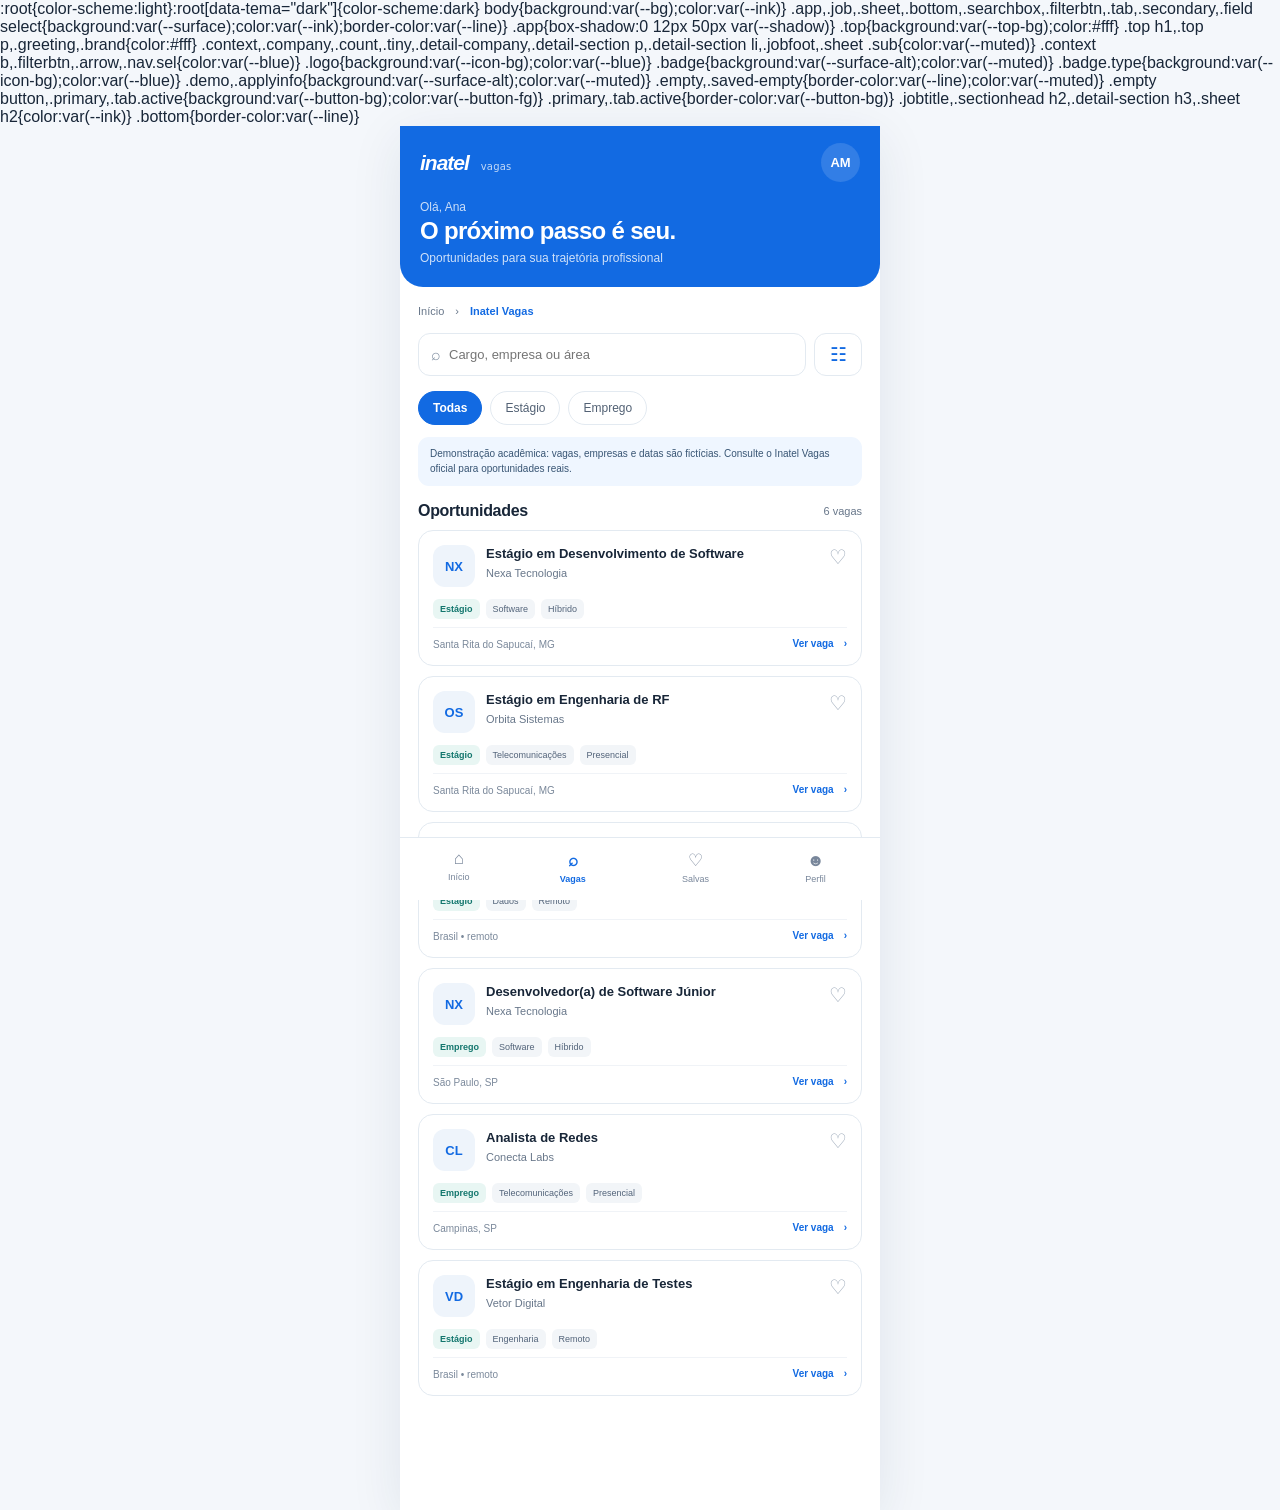
==== commit 9738f80c: "Carry Inatel dark and lime themes into Vagas" ====
--- a/inatel-vagas/index.html
+++ b/inatel-vagas/index.html
@@ -1,9 +1,30 @@
 <!doctype html>
 <html lang="pt-BR"><head><meta charset="utf-8"><meta name="viewport" content="width=device-width, initial-scale=1"><meta name="theme-color" content="#123b72"><title>Inatel Vagas | Encontre sua oportunidade</title>
 <style>
-:root{--blue:#126ae2;--blue2:#0f58b5;--ink:#182638;--muted:#68778a;--line:#e3eaf1;--bg:#f4f7fb;--teal:#007e87;--green:#167744;--gold:#eab84d}*{box-sizing:border-box}body{margin:0;background:var(--bg);color:var(--ink);font-family:Arimo,Arial,system-ui,sans-serif}.app{max-width:480px;min-height:100vh;margin:auto;background:#fff;box-shadow:0 12px 50px #112b4a17;padding-bottom:88px;position:relative}.top{background:var(--blue);color:#fff;padding:17px 20px 22px;border-radius:0 0 23px 23px}.row{display:flex;align-items:center;justify-content:space-between}.brand{font-size:21px;font-weight:850;font-style:italic;letter-spacing:-1px}.brand small{font:500 10px Inter,system-ui;letter-spacing:.2px;opacity:.75;margin-left:7px}.avatar{width:39px;height:39px;border-radius:50%;display:grid;place-items:center;background:#fff2;font-weight:700;font-size:13px}.greeting{margin-top:18px;font-size:12px;opacity:.78}.top h1{margin:3px 0 0;font-size:24px;letter-spacing:-.7px}.top p{margin:6px 0 0;font-size:12px;opacity:.8}.content{padding:17px 18px 26px}.context{color:var(--muted);font-size:11px;margin:0 0 14px}.context b{color:var(--blue)}.searchrow{display:flex;gap:8px}.searchbox{flex:1;display:flex;align-items:center;gap:8px;border:1px solid var(--line);border-radius:12px;padding:0 12px;background:#fff}.searchbox span{color:#8290a2}.searchbox input{border:0;outline:0;width:100%;padding:13px 0;font-size:13px;color:var(--ink);background:transparent}.filterbtn{border:1px solid var(--line);background:#fff;border-radius:12px;width:48px;font-size:19px;color:var(--blue);cursor:pointer}.filterbtn:hover,.filterbtn.on{background:#edf4ff;border-color:#bfd2ea}.tabs{display:flex;gap:8px;margin:15px 0 12px}.tab{border:1px solid var(--line);border-radius:25px;background:white;padding:9px 14px;font-size:12px;color:#526174;cursor:pointer}.tab.active{background:var(--blue);border-color:var(--blue);color:white;font-weight:700}.sectionhead{display:flex;align-items:center;justify-content:space-between;margin:16px 0 10px}.sectionhead h2{font-size:16px;margin:0;letter-spacing:-.3px}.count{font-size:11px;color:var(--muted)}.demo{background:#eff6ff;border-radius:11px;padding:10px 12px;color:#385574;font-size:10px;line-height:1.45;margin:10px 0 14px}.cards{display:grid;gap:10px}.job{border:1px solid var(--line);border-radius:15px;padding:14px;background:#fff;cursor:pointer;transition:.16s}.job:hover{border-color:#a7bfdc;transform:translateY(-1px);box-shadow:0 7px 18px #152b4510}.jobtop{display:flex;align-items:flex-start;gap:11px}.logo{width:42px;height:42px;flex:none;border-radius:12px;background:#eef4fb;color:var(--blue);display:grid;place-items:center;font-weight:800;font-size:13px}.jobtitle{font-size:13px;line-height:1.35;font-weight:750;margin:0 26px 4px 0}.company{font-size:11px;color:var(--muted)}.heart{margin-left:auto;border:0;background:none;color:#9aa7b7;font-size:20px;cursor:pointer;padding:0}.heart.saved{color:#df5960}.badges{display:flex;flex-wrap:wrap;gap:6px;margin:12px 0 8px}.badge{background:#f2f5f8;color:#53647a;border-radius:6px;padding:5px 7px;font-size:9px}.badge.type{background:#e8f6f3;color:#12766d;font-weight:700}.jobfoot{display:flex;justify-content:space-between;align-items:center;color:#7b899b;font-size:10px;padding-top:9px;border-top:1px solid #f0f3f7}.arrow{color:var(--blue);font-weight:700}.empty{padding:36px 15px;text-align:center;border:1px dashed var(--line);border-radius:14px}.empty strong{display:block;margin:8px 0 4px}.empty p{color:var(--muted);font-size:12px;line-height:1.5}.empty button{background:var(--blue);color:white;border:0;border-radius:9px;padding:10px 14px;font-weight:700}.bottom{position:fixed;bottom:0;width:min(480px,100%);background:#fff;border-top:1px solid var(--line);display:flex;justify-content:space-around;padding:11px 6px 15px;z-index:4}.nav{border:0;background:none;color:#78869a;font-size:9px;text-align:center;cursor:pointer;text-decoration:none;font-family:inherit}.home-nav{display:block}.nav b{display:block;font-size:17px;margin-bottom:3px}.nav.sel{color:var(--blue);font-weight:700}.view{display:none}.view.active{display:block}.detail-head{display:flex;align-items:center;gap:10px;margin:4px 0 18px}.back{border:1px solid var(--line);border-radius:10px;background:white;width:36px;height:36px;font-size:18px;color:var(--blue)}.detail h2{font-size:21px;line-height:1.3;margin:6px 0}.detail-company{font-size:13px;color:var(--muted)}.detail-section{border-top:1px solid var(--line);padding:14px 0}.detail-section h3{font-size:13px;margin:0 0 7px}.detail-section p,.detail-section li{font-size:12px;line-height:1.6;color:#536277}.detail-section ul{margin:0;padding-left:18px}.sticky-action{position:sticky;bottom:84px;padding:14px 0 4px;background:linear-gradient(transparent,#fff 22%)}.primary{width:100%;border:0;border-radius:12px;background:var(--blue);color:#fff;font-size:13px;font-weight:700;padding:14px;cursor:pointer}.primary:disabled{opacity:.55}.toast{position:fixed;bottom:78px;left:50%;transform:translate(-50%,16px);opacity:0;transition:.2s;background:#20324a;color:#fff;border-radius:10px;padding:11px 14px;font-size:11px;z-index:6;white-space:nowrap}.toast.show{opacity:1;transform:translate(-50%,0)}.modal{position:fixed;inset:0;background:#10243d88;display:none;align-items:end;justify-content:center;z-index:5}.modal.open{display:flex}.sheet{width:min(480px,100%);background:white;border-radius:21px 21px 0 0;padding:22px 20px 26px}.sheet h2{font-size:19px;margin:0 0 6px}.sheet .sub{color:var(--muted);font-size:12px;line-height:1.5;margin:0 0 15px}.field{display:block;font-size:11px;font-weight:700;margin:12px 0 6px}.field select{width:100%;margin-top:6px;border:1px solid var(--line);border-radius:10px;background:white;padding:11px;font-size:12px;color:var(--ink)}.sheet-actions{display:flex;gap:8px;margin-top:18px}.secondary{flex:1;border:1px solid var(--line);border-radius:10px;background:#fff;padding:12px;color:var(--blue);font-size:12px;font-weight:700}.sheet-actions .primary{flex:1}.applyinfo{background:#f3f7fb;border-radius:12px;padding:12px;color:#495c72;font-size:11px;line-height:1.55;margin:12px 0}.tiny{font-size:10px;color:var(--muted);line-height:1.5}.saved-empty{color:var(--muted);font-size:12px;text-align:center;padding:38px 16px}
-</style></head><body><main class="app"><header class="top"><div class="row"><div class="brand">inatel <small>vagas</small></div><div class="avatar">AM</div></div><div class="greeting">Olá, Ana</div><h1>O próximo passo é seu.</h1><p>Oportunidades para sua trajetória profissional</p></header><section class="content"><p class="context">Início　›　<b>Inatel Vagas</b></p><div id="listView" class="view active"><div class="searchrow"><label class="searchbox"><span>⌕</span><input id="query" type="search" placeholder="Cargo, empresa ou área" aria-label="Buscar vagas"></label><button id="openFilters" class="filterbtn" aria-label="Abrir filtros">☷</button></div><div class="tabs"><button class="tab active" data-kind="Todas">Todas</button><button class="tab" data-kind="Estágio">Estágio</button><button class="tab" data-kind="Emprego">Emprego</button></div><div id="filterSummary" class="tiny" style="margin:0 0 8px"></div><div class="demo">Demonstração acadêmica: vagas, empresas e datas são fictícias. Consulte o Inatel Vagas oficial para oportunidades reais.</div><div class="sectionhead"><h2 id="listTitle">Oportunidades</h2><span class="count" id="count"></span></div><div id="cards" class="cards"></div><div id="empty" class="empty" hidden><div style="font-size:24px">⌕</div><strong>Nenhuma vaga encontrada</strong><p>Tente outra busca ou remova algum filtro para ver mais oportunidades.</p><button id="reset">Limpar busca e filtros</button></div></div><div id="detailView" class="view detail"></div><div id="savedView" class="view"><div class="sectionhead"><h2>Vagas salvas</h2><span class="count" id="savedCount"></span></div><p class="tiny">Guarde oportunidades para comparar e consultar depois.</p><div id="savedCards" class="cards"></div><div id="savedEmpty" class="saved-empty" hidden>Você ainda não salvou vagas.<br>Toque no coração de uma oportunidade para guardá-la.</div></div></section><nav class="bottom"><a class="nav home-nav" href="../"><b>⌂</b>Início</a><button class="nav sel" data-view="listView"><b>⌕</b>Vagas</button><button class="nav" data-view="savedView"><b>♡</b>Salvas</button><button class="nav"><b>☻</b>Perfil</button></nav><div class="toast" id="toast"></div><div id="filtersModal" class="modal"><div class="sheet"><h2>Filtrar oportunidades</h2><p class="sub">Refine a lista pelo perfil e pelo formato de trabalho.</p><label class="field">Área<select id="area"><option value="">Todas as áreas</option><option>Software</option><option>Telecomunicações</option><option>Dados</option><option>Engenharia</option></select></label><label class="field">Modalidade<select id="mode"><option value="">Todas as modalidades</option><option>Presencial</option><option>Híbrido</option><option>Remoto</option></select></label><div class="sheet-actions"><button id="clearFilters" class="secondary">Limpar</button><button id="applyFilters" class="primary">Ver resultados</button></div></div></div><div id="applyModal" class="modal"><div class="sheet"><h2 id="applyTitle">Como se candidatar</h2><p class="sub">Confira o próximo passo indicado para esta oportunidade.</p><div id="applyInfo" class="applyinfo"></div><p class="tiny">O protótipo não envia currículo nem dados pessoais. Em uma implementação real, o destino e as instruções seriam validados pelo NESP.</p><button id="closeApply" class="primary" style="margin-top:15px">Entendi</button></div></div></main>
+:root{--blue:#126ae2;--blue2:#0f58b5;--ink:#182638;--muted:#68778a;--line:#e3eaf1;--bg:#f4f7fb;--surface:#fff;--surface-alt:#f5f8fc;--top-bg:#126ae2;--button-bg:#126ae2;--button-fg:#fff;--icon-bg:#eaf2ff;--shadow:#112b4a17;--teal:#007e87;--green:#167744;--gold:#eab84d}
+:root[data-tema="limao"]{--blue:#526814;--blue2:#3d500f;--ink:#263018;--muted:#5b6646;--line:#d9e2bd;--bg:#f4f7e8;--surface:#fff;--surface-alt:#f8faef;--top-bg:#526814;--button-bg:#526814;--button-fg:#fff;--icon-bg:#edf2d8;--shadow:#3a48120f;--teal:#32756c}
+:root[data-tema="dark"]{--blue:#8ab8ff;--blue2:#b7d2fa;--ink:#f2f5fa;--muted:#b7c2d0;--line:#364458;--bg:#111827;--surface:#1b2635;--surface-alt:#222f40;--top-bg:#142237;--button-bg:#8ab8ff;--button-fg:#142236;--icon-bg:#293c56;--shadow:#00000050;--teal:#66cabc;--green:#5bd296}*{box-sizing:border-box}body{margin:0;background:var(--bg);color:var(--ink);font-family:Arimo,Arial,system-ui,sans-serif}.app{max-width:480px;min-height:100vh;margin:auto;background:#fff;box-shadow:0 12px 50px #112b4a17;padding-bottom:88px;position:relative}.top{background:var(--blue);color:#fff;padding:17px 20px 22px;border-radius:0 0 23px 23px}.row{display:flex;align-items:center;justify-content:space-between}.brand{font-size:21px;font-weight:850;font-style:italic;letter-spacing:-1px}.brand small{font:500 10px Inter,system-ui;letter-spacing:.2px;opacity:.75;margin-left:7px}.avatar{width:39px;height:39px;border-radius:50%;display:grid;place-items:center;background:#fff2;font-weight:700;font-size:13px}.greeting{margin-top:18px;font-size:12px;opacity:.78}.top h1{margin:3px 0 0;font-size:24px;letter-spacing:-.7px}.top p{margin:6px 0 0;font-size:12px;opacity:.8}.content{padding:17px 18px 26px}.context{color:var(--muted);font-size:11px;margin:0 0 14px}.context b{color:var(--blue)}.searchrow{display:flex;gap:8px}.searchbox{flex:1;display:flex;align-items:center;gap:8px;border:1px solid var(--line);border-radius:12px;padding:0 12px;background:#fff}.searchbox span{color:#8290a2}.searchbox input{border:0;outline:0;width:100%;padding:13px 0;font-size:13px;color:var(--ink);background:transparent}.filterbtn{border:1px solid var(--line);background:#fff;border-radius:12px;width:48px;font-size:19px;color:var(--blue);cursor:pointer}.filterbtn:hover,.filterbtn.on{background:#edf4ff;border-color:#bfd2ea}.tabs{display:flex;gap:8px;margin:15px 0 12px}.tab{border:1px solid var(--line);border-radius:25px;background:white;padding:9px 14px;font-size:12px;color:#526174;cursor:pointer}.tab.active{background:var(--blue);border-color:var(--blue);color:white;font-weight:700}.sectionhead{display:flex;align-items:center;justify-content:space-between;margin:16px 0 10px}.sectionhead h2{font-size:16px;margin:0;letter-spacing:-.3px}.count{font-size:11px;color:var(--muted)}.demo{background:#eff6ff;border-radius:11px;padding:10px 12px;color:#385574;font-size:10px;line-height:1.45;margin:10px 0 14px}.cards{display:grid;gap:10px}.job{border:1px solid var(--line);border-radius:15px;padding:14px;background:#fff;cursor:pointer;transition:.16s}.job:hover{border-color:#a7bfdc;transform:translateY(-1px);box-shadow:0 7px 18px #152b4510}.jobtop{display:flex;align-items:flex-start;gap:11px}.logo{width:42px;height:42px;flex:none;border-radius:12px;background:#eef4fb;color:var(--blue);display:grid;place-items:center;font-weight:800;font-size:13px}.jobtitle{font-size:13px;line-height:1.35;font-weight:750;margin:0 26px 4px 0}.company{font-size:11px;color:var(--muted)}.heart{margin-left:auto;border:0;background:none;color:#9aa7b7;font-size:20px;cursor:pointer;padding:0}.heart.saved{color:#df5960}.badges{display:flex;flex-wrap:wrap;gap:6px;margin:12px 0 8px}.badge{background:#f2f5f8;color:#53647a;border-radius:6px;padding:5px 7px;font-size:9px}.badge.type{background:#e8f6f3;color:#12766d;font-weight:700}.jobfoot{display:flex;justify-content:space-between;align-items:center;color:#7b899b;font-size:10px;padding-top:9px;border-top:1px solid #f0f3f7}.arrow{color:var(--blue);font-weight:700}.empty{padding:36px 15px;text-align:center;border:1px dashed var(--line);border-radius:14px}.empty strong{display:block;margin:8px 0 4px}.empty p{color:var(--muted);font-size:12px;line-height:1.5}.empty button{background:var(--blue);color:white;border:0;border-radius:9px;padding:10px 14px;font-weight:700}.bottom{position:fixed;bottom:0;width:min(480px,100%);background:#fff;border-top:1px solid var(--line);display:flex;justify-content:space-around;padding:11px 6px 15px;z-index:4}.nav{border:0;background:none;color:#78869a;font-size:9px;text-align:center;cursor:pointer;text-decoration:none;font-family:inherit}.home-nav{display:block}.nav b{display:block;font-size:17px;margin-bottom:3px}.nav.sel{color:var(--blue);font-weight:700}.view{display:none}.view.active{display:block}.detail-head{display:flex;align-items:center;gap:10px;margin:4px 0 18px}.back{border:1px solid var(--line);border-radius:10px;background:white;width:36px;height:36px;font-size:18px;color:var(--blue)}.detail h2{font-size:21px;line-height:1.3;margin:6px 0}.detail-company{font-size:13px;color:var(--muted)}.detail-section{border-top:1px solid var(--line);padding:14px 0}.detail-section h3{font-size:13px;margin:0 0 7px}.detail-section p,.detail-section li{font-size:12px;line-height:1.6;color:#536277}.detail-section ul{margin:0;padding-left:18px}.sticky-action{position:sticky;bottom:84px;padding:14px 0 4px;background:linear-gradient(transparent,#fff 22%)}.primary{width:100%;border:0;border-radius:12px;background:var(--blue);color:#fff;font-size:13px;font-weight:700;padding:14px;cursor:pointer}.primary:disabled{opacity:.55}.toast{position:fixed;bottom:78px;left:50%;transform:translate(-50%,16px);opacity:0;transition:.2s;background:#20324a;color:#fff;border-radius:10px;padding:11px 14px;font-size:11px;z-index:6;white-space:nowrap}.toast.show{opacity:1;transform:translate(-50%,0)}.modal{position:fixed;inset:0;background:#10243d88;display:none;align-items:end;justify-content:center;z-index:5}.modal.open{display:flex}.sheet{width:min(480px,100%);background:white;border-radius:21px 21px 0 0;padding:22px 20px 26px}.sheet h2{font-size:19px;margin:0 0 6px}.sheet .sub{color:var(--muted);font-size:12px;line-height:1.5;margin:0 0 15px}.field{display:block;font-size:11px;font-weight:700;margin:12px 0 6px}.field select{width:100%;margin-top:6px;border:1px solid var(--line);border-radius:10px;background:white;padding:11px;font-size:12px;color:var(--ink)}.sheet-actions{display:flex;gap:8px;margin-top:18px}.secondary{flex:1;border:1px solid var(--line);border-radius:10px;background:#fff;padding:12px;color:var(--blue);font-size:12px;font-weight:700}.sheet-actions .primary{flex:1}.applyinfo{background:#f3f7fb;border-radius:12px;padding:12px;color:#495c72;font-size:11px;line-height:1.55;margin:12px 0}.tiny{font-size:10px;color:var(--muted);line-height:1.5}.saved-empty{color:var(--muted);font-size:12px;text-align:center;padding:38px 16px}
+</style>
+:root{color-scheme:light}:root[data-tema="dark"]{color-scheme:dark}
+body{background:var(--bg);color:var(--ink)}
+.app,.job,.sheet,.bottom,.searchbox,.filterbtn,.tab,.secondary,.field select{background:var(--surface);color:var(--ink);border-color:var(--line)}
+.app{box-shadow:0 12px 50px var(--shadow)}
+.top{background:var(--top-bg);color:#fff}
+.top h1,.top p,.greeting,.brand{color:#fff}
+.context,.company,.count,.tiny,.detail-company,.detail-section p,.detail-section li,.jobfoot,.sheet .sub{color:var(--muted)}
+.context b,.filterbtn,.arrow,.nav.sel{color:var(--blue)}
+.logo{background:var(--icon-bg);color:var(--blue)}
+.badge{background:var(--surface-alt);color:var(--muted)}
+.badge.type{background:var(--icon-bg);color:var(--blue)}
+.demo,.applyinfo{background:var(--surface-alt);color:var(--muted)}
+.empty,.saved-empty{border-color:var(--line);color:var(--muted)}
+.empty button,.primary,.tab.active{background:var(--button-bg);color:var(--button-fg)}
+.primary,.tab.active{border-color:var(--button-bg)}
+.jobtitle,.sectionhead h2,.detail-section h3,.sheet h2{color:var(--ink)}
+.bottom{border-color:var(--line)}
+</head><body><main class="app"><header class="top"><div class="row"><div class="brand">inatel <small>vagas</small></div><div class="avatar">AM</div></div><div class="greeting">Olá, Ana</div><h1>O próximo passo é seu.</h1><p>Oportunidades para sua trajetória profissional</p></header><section class="content"><p class="context">Início　›　<b>Inatel Vagas</b></p><div id="listView" class="view active"><div class="searchrow"><label class="searchbox"><span>⌕</span><input id="query" type="search" placeholder="Cargo, empresa ou área" aria-label="Buscar vagas"></label><button id="openFilters" class="filterbtn" aria-label="Abrir filtros">☷</button></div><div class="tabs"><button class="tab active" data-kind="Todas">Todas</button><button class="tab" data-kind="Estágio">Estágio</button><button class="tab" data-kind="Emprego">Emprego</button></div><div id="filterSummary" class="tiny" style="margin:0 0 8px"></div><div class="demo">Demonstração acadêmica: vagas, empresas e datas são fictícias. Consulte o Inatel Vagas oficial para oportunidades reais.</div><div class="sectionhead"><h2 id="listTitle">Oportunidades</h2><span class="count" id="count"></span></div><div id="cards" class="cards"></div><div id="empty" class="empty" hidden><div style="font-size:24px">⌕</div><strong>Nenhuma vaga encontrada</strong><p>Tente outra busca ou remova algum filtro para ver mais oportunidades.</p><button id="reset">Limpar busca e filtros</button></div></div><div id="detailView" class="view detail"></div><div id="savedView" class="view"><div class="sectionhead"><h2>Vagas salvas</h2><span class="count" id="savedCount"></span></div><p class="tiny">Guarde oportunidades para comparar e consultar depois.</p><div id="savedCards" class="cards"></div><div id="savedEmpty" class="saved-empty" hidden>Você ainda não salvou vagas.<br>Toque no coração de uma oportunidade para guardá-la.</div></div></section><nav class="bottom"><a class="nav home-nav" href="../"><b>⌂</b>Início</a><button class="nav sel" data-view="listView"><b>⌕</b>Vagas</button><button class="nav" data-view="savedView"><b>♡</b>Salvas</button><button class="nav"><b>☻</b>Perfil</button></nav><div class="toast" id="toast"></div><div id="filtersModal" class="modal"><div class="sheet"><h2>Filtrar oportunidades</h2><p class="sub">Refine a lista pelo perfil e pelo formato de trabalho.</p><label class="field">Área<select id="area"><option value="">Todas as áreas</option><option>Software</option><option>Telecomunicações</option><option>Dados</option><option>Engenharia</option></select></label><label class="field">Modalidade<select id="mode"><option value="">Todas as modalidades</option><option>Presencial</option><option>Híbrido</option><option>Remoto</option></select></label><div class="sheet-actions"><button id="clearFilters" class="secondary">Limpar</button><button id="applyFilters" class="primary">Ver resultados</button></div></div></div><div id="applyModal" class="modal"><div class="sheet"><h2 id="applyTitle">Como se candidatar</h2><p class="sub">Confira o próximo passo indicado para esta oportunidade.</p><div id="applyInfo" class="applyinfo"></div><p class="tiny">O protótipo não envia currículo nem dados pessoais. Em uma implementação real, o destino e as instruções seriam validados pelo NESP.</p><button id="closeApply" class="primary" style="margin-top:15px">Entendi</button></div></div></main>
 <script>
+try { const tema=localStorage.getItem('inatel-theme'); if (['inatel','limao','dark'].includes(tema)) document.documentElement.dataset.tema=tema; } catch (_) {}
 const jobs=[
 {id:1,title:'Estágio em Desenvolvimento de Software',company:'Nexa Tecnologia',initials:'NX',kind:'Estágio',area:'Software',mode:'Híbrido',city:'Santa Rita do Sapucaí, MG',date:'Publicada hoje',summary:'Apoio ao desenvolvimento de aplicações web e testes em equipe multidisciplinar.',requirements:['Cursando Engenharia de Software, Computação ou área relacionada','Conhecimentos básicos em lógica e programação','Disponibilidade para 6 horas diárias'],apply:'Leia os requisitos completos e siga o endereço de candidatura indicado na publicação oficial. Tenha seu currículo atualizado.'},
 {id:2,title:'Estágio em Engenharia de RF',company:'Orbita Sistemas',initials:'OS',kind:'Estágio',area:'Telecomunicações',mode:'Presencial',city:'Santa Rita do Sapucaí, MG',date:'Publicada ontem',summary:'Participação em atividades de laboratório, medições e documentação de sistemas de radiofrequência.',requirements:['Cursando Engenharia de Telecomunicações ou Elétrica','Interesse em sistemas RF e medições','Disponibilidade para atuar no laboratório'],apply:'Consulte a publicação oficial para verificar os documentos e o canal de envio solicitados pela empresa.'},
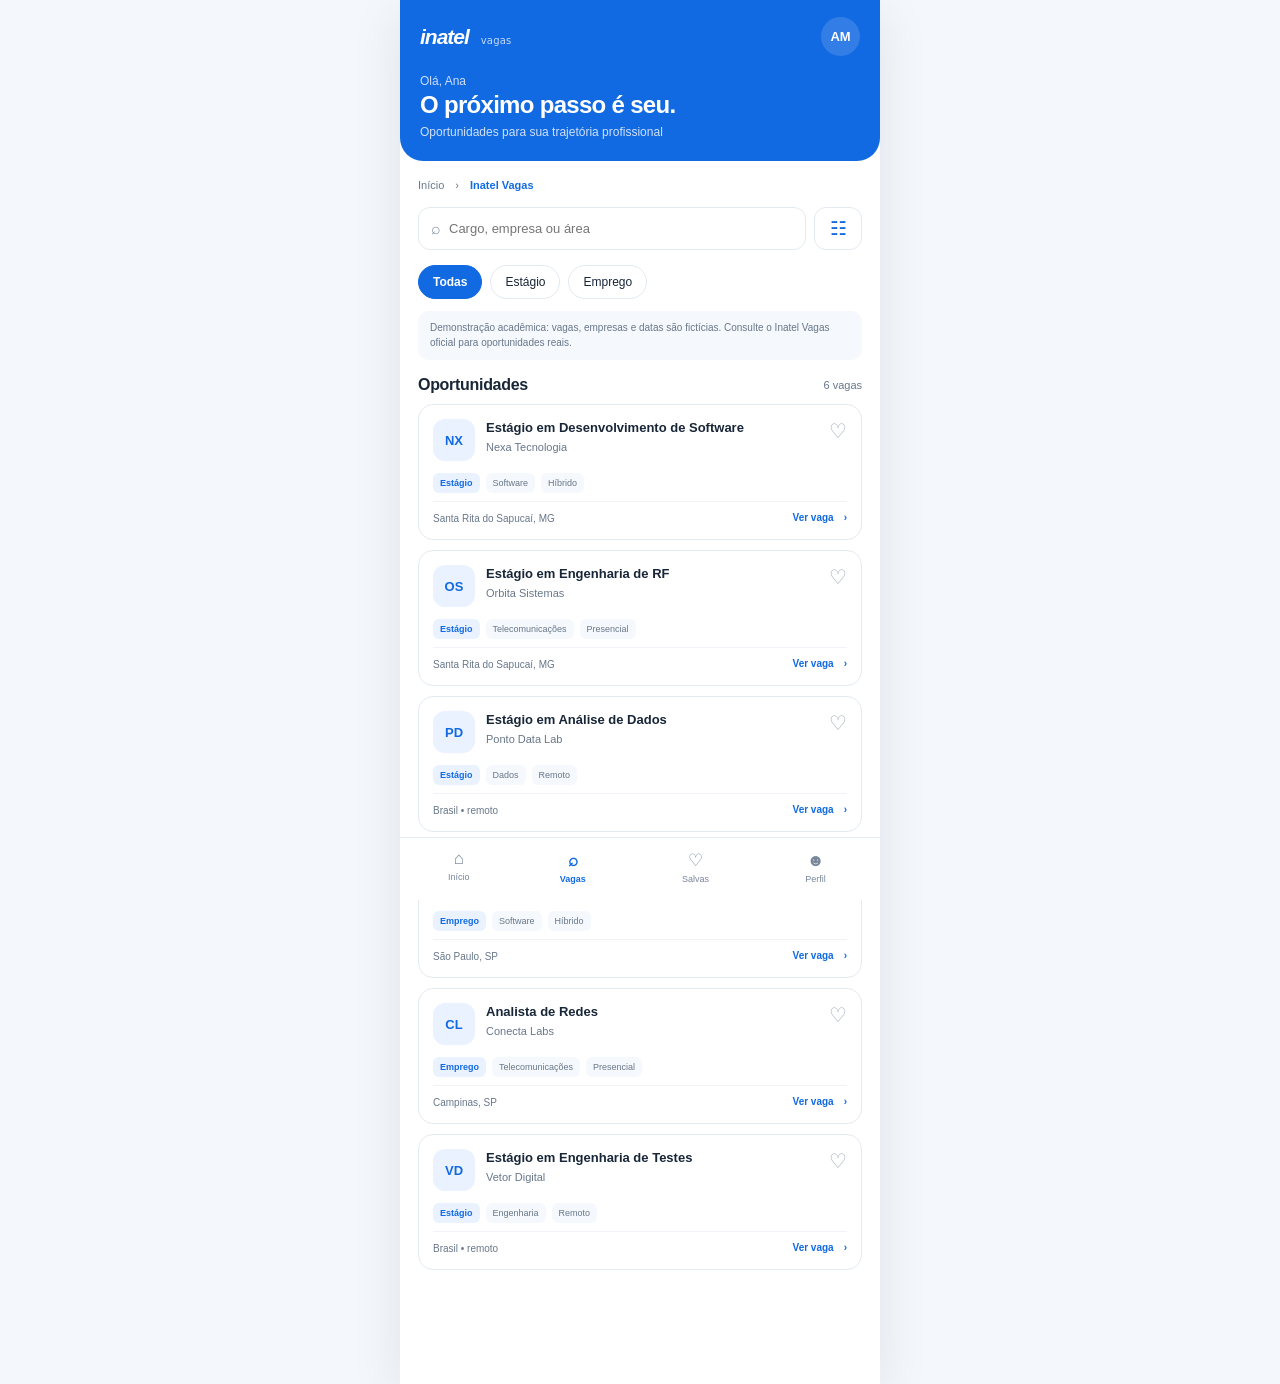
==== commit 532bf647: "Refactor HTML structure and styles in index.html" ====
--- a/inatel-vagas/index.html
+++ b/inatel-vagas/index.html
@@ -1,37 +1,37 @@
-<!doctype html>
-<html lang="pt-BR"><head><meta charset="utf-8"><meta name="viewport" content="width=device-width, initial-scale=1"><meta name="theme-color" content="#123b72"><title>Inatel Vagas | Encontre sua oportunidade</title>
-<style>
-:root{--blue:#126ae2;--blue2:#0f58b5;--ink:#182638;--muted:#68778a;--line:#e3eaf1;--bg:#f4f7fb;--surface:#fff;--surface-alt:#f5f8fc;--top-bg:#126ae2;--button-bg:#126ae2;--button-fg:#fff;--icon-bg:#eaf2ff;--shadow:#112b4a17;--teal:#007e87;--green:#167744;--gold:#eab84d}
-:root[data-tema="limao"]{--blue:#526814;--blue2:#3d500f;--ink:#263018;--muted:#5b6646;--line:#d9e2bd;--bg:#f4f7e8;--surface:#fff;--surface-alt:#f8faef;--top-bg:#526814;--button-bg:#526814;--button-fg:#fff;--icon-bg:#edf2d8;--shadow:#3a48120f;--teal:#32756c}
-:root[data-tema="dark"]{--blue:#8ab8ff;--blue2:#b7d2fa;--ink:#f2f5fa;--muted:#b7c2d0;--line:#364458;--bg:#111827;--surface:#1b2635;--surface-alt:#222f40;--top-bg:#142237;--button-bg:#8ab8ff;--button-fg:#142236;--icon-bg:#293c56;--shadow:#00000050;--teal:#66cabc;--green:#5bd296}*{box-sizing:border-box}body{margin:0;background:var(--bg);color:var(--ink);font-family:Arimo,Arial,system-ui,sans-serif}.app{max-width:480px;min-height:100vh;margin:auto;background:#fff;box-shadow:0 12px 50px #112b4a17;padding-bottom:88px;position:relative}.top{background:var(--blue);color:#fff;padding:17px 20px 22px;border-radius:0 0 23px 23px}.row{display:flex;align-items:center;justify-content:space-between}.brand{font-size:21px;font-weight:850;font-style:italic;letter-spacing:-1px}.brand small{font:500 10px Inter,system-ui;letter-spacing:.2px;opacity:.75;margin-left:7px}.avatar{width:39px;height:39px;border-radius:50%;display:grid;place-items:center;background:#fff2;font-weight:700;font-size:13px}.greeting{margin-top:18px;font-size:12px;opacity:.78}.top h1{margin:3px 0 0;font-size:24px;letter-spacing:-.7px}.top p{margin:6px 0 0;font-size:12px;opacity:.8}.content{padding:17px 18px 26px}.context{color:var(--muted);font-size:11px;margin:0 0 14px}.context b{color:var(--blue)}.searchrow{display:flex;gap:8px}.searchbox{flex:1;display:flex;align-items:center;gap:8px;border:1px solid var(--line);border-radius:12px;padding:0 12px;background:#fff}.searchbox span{color:#8290a2}.searchbox input{border:0;outline:0;width:100%;padding:13px 0;font-size:13px;color:var(--ink);background:transparent}.filterbtn{border:1px solid var(--line);background:#fff;border-radius:12px;width:48px;font-size:19px;color:var(--blue);cursor:pointer}.filterbtn:hover,.filterbtn.on{background:#edf4ff;border-color:#bfd2ea}.tabs{display:flex;gap:8px;margin:15px 0 12px}.tab{border:1px solid var(--line);border-radius:25px;background:white;padding:9px 14px;font-size:12px;color:#526174;cursor:pointer}.tab.active{background:var(--blue);border-color:var(--blue);color:white;font-weight:700}.sectionhead{display:flex;align-items:center;justify-content:space-between;margin:16px 0 10px}.sectionhead h2{font-size:16px;margin:0;letter-spacing:-.3px}.count{font-size:11px;color:var(--muted)}.demo{background:#eff6ff;border-radius:11px;padding:10px 12px;color:#385574;font-size:10px;line-height:1.45;margin:10px 0 14px}.cards{display:grid;gap:10px}.job{border:1px solid var(--line);border-radius:15px;padding:14px;background:#fff;cursor:pointer;transition:.16s}.job:hover{border-color:#a7bfdc;transform:translateY(-1px);box-shadow:0 7px 18px #152b4510}.jobtop{display:flex;align-items:flex-start;gap:11px}.logo{width:42px;height:42px;flex:none;border-radius:12px;background:#eef4fb;color:var(--blue);display:grid;place-items:center;font-weight:800;font-size:13px}.jobtitle{font-size:13px;line-height:1.35;font-weight:750;margin:0 26px 4px 0}.company{font-size:11px;color:var(--muted)}.heart{margin-left:auto;border:0;background:none;color:#9aa7b7;font-size:20px;cursor:pointer;padding:0}.heart.saved{color:#df5960}.badges{display:flex;flex-wrap:wrap;gap:6px;margin:12px 0 8px}.badge{background:#f2f5f8;color:#53647a;border-radius:6px;padding:5px 7px;font-size:9px}.badge.type{background:#e8f6f3;color:#12766d;font-weight:700}.jobfoot{display:flex;justify-content:space-between;align-items:center;color:#7b899b;font-size:10px;padding-top:9px;border-top:1px solid #f0f3f7}.arrow{color:var(--blue);font-weight:700}.empty{padding:36px 15px;text-align:center;border:1px dashed var(--line);border-radius:14px}.empty strong{display:block;margin:8px 0 4px}.empty p{color:var(--muted);font-size:12px;line-height:1.5}.empty button{background:var(--blue);color:white;border:0;border-radius:9px;padding:10px 14px;font-weight:700}.bottom{position:fixed;bottom:0;width:min(480px,100%);background:#fff;border-top:1px solid var(--line);display:flex;justify-content:space-around;padding:11px 6px 15px;z-index:4}.nav{border:0;background:none;color:#78869a;font-size:9px;text-align:center;cursor:pointer;text-decoration:none;font-family:inherit}.home-nav{display:block}.nav b{display:block;font-size:17px;margin-bottom:3px}.nav.sel{color:var(--blue);font-weight:700}.view{display:none}.view.active{display:block}.detail-head{display:flex;align-items:center;gap:10px;margin:4px 0 18px}.back{border:1px solid var(--line);border-radius:10px;background:white;width:36px;height:36px;font-size:18px;color:var(--blue)}.detail h2{font-size:21px;line-height:1.3;margin:6px 0}.detail-company{font-size:13px;color:var(--muted)}.detail-section{border-top:1px solid var(--line);padding:14px 0}.detail-section h3{font-size:13px;margin:0 0 7px}.detail-section p,.detail-section li{font-size:12px;line-height:1.6;color:#536277}.detail-section ul{margin:0;padding-left:18px}.sticky-action{position:sticky;bottom:84px;padding:14px 0 4px;background:linear-gradient(transparent,#fff 22%)}.primary{width:100%;border:0;border-radius:12px;background:var(--blue);color:#fff;font-size:13px;font-weight:700;padding:14px;cursor:pointer}.primary:disabled{opacity:.55}.toast{position:fixed;bottom:78px;left:50%;transform:translate(-50%,16px);opacity:0;transition:.2s;background:#20324a;color:#fff;border-radius:10px;padding:11px 14px;font-size:11px;z-index:6;white-space:nowrap}.toast.show{opacity:1;transform:translate(-50%,0)}.modal{position:fixed;inset:0;background:#10243d88;display:none;align-items:end;justify-content:center;z-index:5}.modal.open{display:flex}.sheet{width:min(480px,100%);background:white;border-radius:21px 21px 0 0;padding:22px 20px 26px}.sheet h2{font-size:19px;margin:0 0 6px}.sheet .sub{color:var(--muted);font-size:12px;line-height:1.5;margin:0 0 15px}.field{display:block;font-size:11px;font-weight:700;margin:12px 0 6px}.field select{width:100%;margin-top:6px;border:1px solid var(--line);border-radius:10px;background:white;padding:11px;font-size:12px;color:var(--ink)}.sheet-actions{display:flex;gap:8px;margin-top:18px}.secondary{flex:1;border:1px solid var(--line);border-radius:10px;background:#fff;padding:12px;color:var(--blue);font-size:12px;font-weight:700}.sheet-actions .primary{flex:1}.applyinfo{background:#f3f7fb;border-radius:12px;padding:12px;color:#495c72;font-size:11px;line-height:1.55;margin:12px 0}.tiny{font-size:10px;color:var(--muted);line-height:1.5}.saved-empty{color:var(--muted);font-size:12px;text-align:center;padding:38px 16px}
-</style>
-:root{color-scheme:light}:root[data-tema="dark"]{color-scheme:dark}
-body{background:var(--bg);color:var(--ink)}
-.app,.job,.sheet,.bottom,.searchbox,.filterbtn,.tab,.secondary,.field select{background:var(--surface);color:var(--ink);border-color:var(--line)}
-.app{box-shadow:0 12px 50px var(--shadow)}
-.top{background:var(--top-bg);color:#fff}
-.top h1,.top p,.greeting,.brand{color:#fff}
-.context,.company,.count,.tiny,.detail-company,.detail-section p,.detail-section li,.jobfoot,.sheet .sub{color:var(--muted)}
-.context b,.filterbtn,.arrow,.nav.sel{color:var(--blue)}
-.logo{background:var(--icon-bg);color:var(--blue)}
-.badge{background:var(--surface-alt);color:var(--muted)}
-.badge.type{background:var(--icon-bg);color:var(--blue)}
-.demo,.applyinfo{background:var(--surface-alt);color:var(--muted)}
-.empty,.saved-empty{border-color:var(--line);color:var(--muted)}
-.empty button,.primary,.tab.active{background:var(--button-bg);color:var(--button-fg)}
-.primary,.tab.active{border-color:var(--button-bg)}
-.jobtitle,.sectionhead h2,.detail-section h3,.sheet h2{color:var(--ink)}
-.bottom{border-color:var(--line)}
-</head><body><main class="app"><header class="top"><div class="row"><div class="brand">inatel <small>vagas</small></div><div class="avatar">AM</div></div><div class="greeting">Olá, Ana</div><h1>O próximo passo é seu.</h1><p>Oportunidades para sua trajetória profissional</p></header><section class="content"><p class="context">Início　›　<b>Inatel Vagas</b></p><div id="listView" class="view active"><div class="searchrow"><label class="searchbox"><span>⌕</span><input id="query" type="search" placeholder="Cargo, empresa ou área" aria-label="Buscar vagas"></label><button id="openFilters" class="filterbtn" aria-label="Abrir filtros">☷</button></div><div class="tabs"><button class="tab active" data-kind="Todas">Todas</button><button class="tab" data-kind="Estágio">Estágio</button><button class="tab" data-kind="Emprego">Emprego</button></div><div id="filterSummary" class="tiny" style="margin:0 0 8px"></div><div class="demo">Demonstração acadêmica: vagas, empresas e datas são fictícias. Consulte o Inatel Vagas oficial para oportunidades reais.</div><div class="sectionhead"><h2 id="listTitle">Oportunidades</h2><span class="count" id="count"></span></div><div id="cards" class="cards"></div><div id="empty" class="empty" hidden><div style="font-size:24px">⌕</div><strong>Nenhuma vaga encontrada</strong><p>Tente outra busca ou remova algum filtro para ver mais oportunidades.</p><button id="reset">Limpar busca e filtros</button></div></div><div id="detailView" class="view detail"></div><div id="savedView" class="view"><div class="sectionhead"><h2>Vagas salvas</h2><span class="count" id="savedCount"></span></div><p class="tiny">Guarde oportunidades para comparar e consultar depois.</p><div id="savedCards" class="cards"></div><div id="savedEmpty" class="saved-empty" hidden>Você ainda não salvou vagas.<br>Toque no coração de uma oportunidade para guardá-la.</div></div></section><nav class="bottom"><a class="nav home-nav" href="../"><b>⌂</b>Início</a><button class="nav sel" data-view="listView"><b>⌕</b>Vagas</button><button class="nav" data-view="savedView"><b>♡</b>Salvas</button><button class="nav"><b>☻</b>Perfil</button></nav><div class="toast" id="toast"></div><div id="filtersModal" class="modal"><div class="sheet"><h2>Filtrar oportunidades</h2><p class="sub">Refine a lista pelo perfil e pelo formato de trabalho.</p><label class="field">Área<select id="area"><option value="">Todas as áreas</option><option>Software</option><option>Telecomunicações</option><option>Dados</option><option>Engenharia</option></select></label><label class="field">Modalidade<select id="mode"><option value="">Todas as modalidades</option><option>Presencial</option><option>Híbrido</option><option>Remoto</option></select></label><div class="sheet-actions"><button id="clearFilters" class="secondary">Limpar</button><button id="applyFilters" class="primary">Ver resultados</button></div></div></div><div id="applyModal" class="modal"><div class="sheet"><h2 id="applyTitle">Como se candidatar</h2><p class="sub">Confira o próximo passo indicado para esta oportunidade.</p><div id="applyInfo" class="applyinfo"></div><p class="tiny">O protótipo não envia currículo nem dados pessoais. Em uma implementação real, o destino e as instruções seriam validados pelo NESP.</p><button id="closeApply" class="primary" style="margin-top:15px">Entendi</button></div></div></main>
-<script>
-try { const tema=localStorage.getItem('inatel-theme'); if (['inatel','limao','dark'].includes(tema)) document.documentElement.dataset.tema=tema; } catch (_) {}
-const jobs=[
-{id:1,title:'Estágio em Desenvolvimento de Software',company:'Nexa Tecnologia',initials:'NX',kind:'Estágio',area:'Software',mode:'Híbrido',city:'Santa Rita do Sapucaí, MG',date:'Publicada hoje',summary:'Apoio ao desenvolvimento de aplicações web e testes em equipe multidisciplinar.',requirements:['Cursando Engenharia de Software, Computação ou área relacionada','Conhecimentos básicos em lógica e programação','Disponibilidade para 6 horas diárias'],apply:'Leia os requisitos completos e siga o endereço de candidatura indicado na publicação oficial. Tenha seu currículo atualizado.'},
-{id:2,title:'Estágio em Engenharia de RF',company:'Orbita Sistemas',initials:'OS',kind:'Estágio',area:'Telecomunicações',mode:'Presencial',city:'Santa Rita do Sapucaí, MG',date:'Publicada ontem',summary:'Participação em atividades de laboratório, medições e documentação de sistemas de radiofrequência.',requirements:['Cursando Engenharia de Telecomunicações ou Elétrica','Interesse em sistemas RF e medições','Disponibilidade para atuar no laboratório'],apply:'Consulte a publicação oficial para verificar os documentos e o canal de envio solicitados pela empresa.'},
-{id:3,title:'Estágio em Análise de Dados',company:'Ponto Data Lab',initials:'PD',kind:'Estágio',area:'Dados',mode:'Remoto',city:'Brasil • remoto',date:'Publicada há 2 dias',summary:'Organização de conjuntos de dados e criação de relatórios para apoiar decisões de produto.',requirements:['Cursando curso superior em tecnologia ou áreas afins','Noções de planilhas e SQL são desejáveis','Boa comunicação e atenção aos detalhes'],apply:'A candidatura é feita conforme as instruções da oportunidade oficial. Revise seu currículo antes de enviar.'},
-{id:4,title:'Desenvolvedor(a) de Software Júnior',company:'Nexa Tecnologia',initials:'NX',kind:'Emprego',area:'Software',mode:'Híbrido',city:'São Paulo, SP',date:'Publicada há 3 dias',summary:'Desenvolvimento e manutenção de serviços e interfaces em colaboração com o time de produto.',requirements:['Formação ou experiência compatível com a posição','Conhecimentos em desenvolvimento web','Disponibilidade para modelo híbrido'],apply:'Abra a descrição oficial e use o canal de candidatura indicado pelo empregador. Os detalhes podem mudar.'},
-{id:5,title:'Analista de Redes',company:'Conecta Labs',initials:'CL',kind:'Emprego',area:'Telecomunicações',mode:'Presencial',city:'Campinas, SP',date:'Publicada há 4 dias',summary:'Acompanhamento de infraestrutura de rede, análise de incidentes e apoio a projetos de conectividade.',requirements:['Formação em Engenharia de Telecomunicações ou experiência equivalente','Noções de redes IP','Disponibilidade para atuação presencial'],apply:'Consulte a publicação da vaga e siga as instruções de candidatura apresentadas pelo NESP.'},
-{id:6,title:'Estágio em Engenharia de Testes',company:'Vetor Digital',initials:'VD',kind:'Estágio',area:'Engenharia',mode:'Remoto',city:'Brasil • remoto',date:'Publicada há 5 dias',summary:'Apoio na criação e execução de testes para produtos digitais e registro de resultados.',requirements:['Cursando Engenharia, Computação ou curso relacionado','Organização e curiosidade técnica','Interesse em qualidade de software'],apply:'Verifique na publicação original se a oportunidade ainda está aberta e qual canal deve ser utilizado.'}
-];let kind='Todas',query='',area='',mode='',currentId=null,saved=new Set();const $=s=>document.querySelector(s);function card(j){return `<article class="job" data-id="${j.id}"><div class="jobtop"><div class="logo">${j.initials}</div><div style="flex:1"><h3 class="jobtitle">${j.title}</h3><div class="company">${j.company}</div></div><button class="heart ${saved.has(j.id)?'saved':''}" data-heart="${j.id}" aria-label="${saved.has(j.id)?'Remover dos salvos':'Salvar vaga'}">${saved.has(j.id)?'♥':'♡'}</button></div><div class="badges"><span class="badge type">${j.kind}</span><span class="badge">${j.area}</span><span class="badge">${j.mode}</span></div><div class="jobfoot"><span>${j.city}</span><span class="arrow">Ver vaga　›</span></div></article>`}function matching(){return jobs.filter(j=>(kind==='Todas'||j.kind===kind)&&(!query||(j.title+' '+j.company+' '+j.area+' '+j.city).toLowerCase().includes(query.toLowerCase()))&&(!area||j.area===area)&&(!mode||j.mode===mode))}function bindCards(root){root.querySelectorAll('.job').forEach(x=>x.onclick=e=>{if(e.target.closest('[data-heart]'))return;openDetail(+x.dataset.id)});root.querySelectorAll('[data-heart]').forEach(b=>b.onclick=e=>{e.stopPropagation();const id=+b.dataset.heart;if(saved.has(id)){saved.delete(id);toast('Vaga removida das salvas.')}else{saved.add(id);toast('Vaga salva para consultar depois.')}render()})}function render(){const list=matching();$('#cards').innerHTML=list.map(card).join('');$('#count').textContent=`${list.length} ${list.length===1?'vaga':'vagas'}`;$('#empty').hidden=list.length>0;bindCards($('#cards'));const sv=jobs.filter(j=>saved.has(j.id));$('#savedCards').innerHTML=sv.map(card).join('');$('#savedCount').textContent=sv.length?`${sv.length} salvas`:'';$('#savedEmpty').hidden=sv.length>0;bindCards($('#savedCards'));$('#filterSummary').textContent=[area,mode].filter(Boolean).join(' • ');$('#filterSummary').hidden=!area&&!mode}function showView(id){document.querySelectorAll('.view').forEach(v=>v.classList.remove('active'));$(id).classList.add('active');document.querySelectorAll('.nav').forEach(n=>n.classList.toggle('sel',n.dataset.view===id||(!n.dataset.view&&id==='listView')));$('.content').scrollIntoView({block:'start'});render()}function openDetail(id){const j=jobs.find(x=>x.id===id);currentId=id;$('#listView').classList.remove('active');$('#savedView').classList.remove('active');$('#detailView').classList.add('active');$('.content').scrollIntoView({block:'start'});$('#detailView').innerHTML=`<div class="detail-head"><button class="back" id="back">‹</button><span class="tiny">Detalhes da oportunidade</span><button class="heart ${saved.has(id)?'saved':''}" id="detailHeart" style="margin-left:auto" aria-label="Salvar vaga">${saved.has(id)?'♥':'♡'}</button></div><div class="logo" style="width:50px;height:50px;font-size:15px">${j.initials}</div><h2>${j.title}</h2><div class="detail-company">${j.company} • ${j.city}</div><div class="badges"><span class="badge type">${j.kind}</span><span class="badge">${j.area}</span><span class="badge">${j.mode}</span></div><p class="tiny">${j.date} • anúncio demonstrativo</p><div class="detail-section"><h3>Sobre a oportunidade</h3><p>${j.summary}</p></div><div class="detail-section"><h3>Perfil e requisitos</h3><ul>${j.requirements.map(x=>`<li>${x}</li>`).join('')}</ul></div><div class="detail-section"><h3>Local de trabalho</h3><p>${j.city} • ${j.mode}</p></div><div class="sticky-action"><button class="primary" id="howApply">Ver como se candidatar</button><p class="tiny" style="text-align:center;margin:8px 0">As instruções e o status real da vaga devem ser confirmados na publicação oficial.</p></div>`;$('#back').onclick=()=>showView('listView');$('#detailHeart').onclick=()=>{saved.has(id)?saved.delete(id):saved.add(id);openDetail(id);render();toast(saved.has(id)?'Vaga salva.':'Vaga removida das salvas.')};$('#howApply').onclick=()=>{ $('#applyTitle').textContent='Como se candidatar';$('#applyInfo').textContent=j.apply;$('#applyModal').classList.add('open')}}document.querySelectorAll('.tab').forEach(b=>b.onclick=()=>{document.querySelectorAll('.tab').forEach(x=>x.classList.remove('active'));b.classList.add('active');kind=b.dataset.kind;render()});$('#query').oninput=e=>{query=e.target.value;render()};$('#openFilters').onclick=()=>$('#filtersModal').classList.add('open');$('#applyFilters').onclick=()=>{area=$('#area').value;mode=$('#mode').value;$('#filtersModal').classList.remove('open');$('#openFilters').classList.toggle('on',!!area||!!mode);render()};$('#clearFilters').onclick=()=>{$('#area').value='';$('#mode').value='';area='';mode='';kind='Todas';document.querySelectorAll('.tab').forEach(b=>b.classList.toggle('active',b.dataset.kind==='Todas'));$('#query').value='';query='';$('#openFilters').classList.remove('on');render()};$('#reset').onclick=()=>{$('#clearFilters').click()};$('#closeApply').onclick=()=>$('#applyModal').classList.remove('open');document.querySelectorAll('.nav[data-view]').forEach(n=>n.onclick=()=>showView(n.dataset.view));function toast(s){const t=$('#toast');t.textContent=s;t.classList.add('show');setTimeout(()=>t.classList.remove('show'),2200)}render();
+<!doctype html>
+<html lang="pt-BR"><head><meta charset="utf-8"><meta name="viewport" content="width=device-width, initial-scale=1"><meta name="theme-color" content="#123b72"><title>Inatel Vagas | Encontre sua oportunidade</title>
+<style>
+:root{--blue:#126ae2;--blue2:#0f58b5;--ink:#182638;--muted:#68778a;--line:#e3eaf1;--bg:#f4f7fb;--surface:#fff;--surface-alt:#f5f8fc;--top-bg:#126ae2;--button-bg:#126ae2;--button-fg:#fff;--icon-bg:#eaf2ff;--shadow:#112b4a17;--teal:#007e87;--green:#167744;--gold:#eab84d}
+:root[data-tema="limao"]{--blue:#526814;--blue2:#3d500f;--ink:#263018;--muted:#5b6646;--line:#d9e2bd;--bg:#f4f7e8;--surface:#fff;--surface-alt:#f8faef;--top-bg:#526814;--button-bg:#526814;--button-fg:#fff;--icon-bg:#edf2d8;--shadow:#3a48120f;--teal:#32756c}
+:root[data-tema="dark"]{--blue:#8ab8ff;--blue2:#b7d2fa;--ink:#f2f5fa;--muted:#b7c2d0;--line:#364458;--bg:#111827;--surface:#1b2635;--surface-alt:#222f40;--top-bg:#142237;--button-bg:#8ab8ff;--button-fg:#142236;--icon-bg:#293c56;--shadow:#00000050;--teal:#66cabc;--green:#5bd296}*{box-sizing:border-box}body{margin:0;background:var(--bg);color:var(--ink);font-family:Arimo,Arial,system-ui,sans-serif}.app{max-width:480px;min-height:100vh;margin:auto;background:#fff;box-shadow:0 12px 50px #112b4a17;padding-bottom:88px;position:relative}.top{background:var(--blue);color:#fff;padding:17px 20px 22px;border-radius:0 0 23px 23px}.row{display:flex;align-items:center;justify-content:space-between}.brand{font-size:21px;font-weight:850;font-style:italic;letter-spacing:-1px}.brand small{font:500 10px Inter,system-ui;letter-spacing:.2px;opacity:.75;margin-left:7px}.avatar{width:39px;height:39px;border-radius:50%;display:grid;place-items:center;background:#fff2;font-weight:700;font-size:13px}.greeting{margin-top:18px;font-size:12px;opacity:.78}.top h1{margin:3px 0 0;font-size:24px;letter-spacing:-.7px}.top p{margin:6px 0 0;font-size:12px;opacity:.8}.content{padding:17px 18px 26px}.context{color:var(--muted);font-size:11px;margin:0 0 14px}.context b{color:var(--blue)}.searchrow{display:flex;gap:8px}.searchbox{flex:1;display:flex;align-items:center;gap:8px;border:1px solid var(--line);border-radius:12px;padding:0 12px;background:#fff}.searchbox span{color:#8290a2}.searchbox input{border:0;outline:0;width:100%;padding:13px 0;font-size:13px;color:var(--ink);background:transparent}.filterbtn{border:1px solid var(--line);background:#fff;border-radius:12px;width:48px;font-size:19px;color:var(--blue);cursor:pointer}.filterbtn:hover,.filterbtn.on{background:#edf4ff;border-color:#bfd2ea}.tabs{display:flex;gap:8px;margin:15px 0 12px}.tab{border:1px solid var(--line);border-radius:25px;background:white;padding:9px 14px;font-size:12px;color:#526174;cursor:pointer}.tab.active{background:var(--blue);border-color:var(--blue);color:white;font-weight:700}.sectionhead{display:flex;align-items:center;justify-content:space-between;margin:16px 0 10px}.sectionhead h2{font-size:16px;margin:0;letter-spacing:-.3px}.count{font-size:11px;color:var(--muted)}.demo{background:#eff6ff;border-radius:11px;padding:10px 12px;color:#385574;font-size:10px;line-height:1.45;margin:10px 0 14px}.cards{display:grid;gap:10px}.job{border:1px solid var(--line);border-radius:15px;padding:14px;background:#fff;cursor:pointer;transition:.16s}.job:hover{border-color:#a7bfdc;transform:translateY(-1px);box-shadow:0 7px 18px #152b4510}.jobtop{display:flex;align-items:flex-start;gap:11px}.logo{width:42px;height:42px;flex:none;border-radius:12px;background:#eef4fb;color:var(--blue);display:grid;place-items:center;font-weight:800;font-size:13px}.jobtitle{font-size:13px;line-height:1.35;font-weight:750;margin:0 26px 4px 0}.company{font-size:11px;color:var(--muted)}.heart{margin-left:auto;border:0;background:none;color:#9aa7b7;font-size:20px;cursor:pointer;padding:0}.heart.saved{color:#df5960}.badges{display:flex;flex-wrap:wrap;gap:6px;margin:12px 0 8px}.badge{background:#f2f5f8;color:#53647a;border-radius:6px;padding:5px 7px;font-size:9px}.badge.type{background:#e8f6f3;color:#12766d;font-weight:700}.jobfoot{display:flex;justify-content:space-between;align-items:center;color:#7b899b;font-size:10px;padding-top:9px;border-top:1px solid #f0f3f7}.arrow{color:var(--blue);font-weight:700}.empty{padding:36px 15px;text-align:center;border:1px dashed var(--line);border-radius:14px}.empty strong{display:block;margin:8px 0 4px}.empty p{color:var(--muted);font-size:12px;line-height:1.5}.empty button{background:var(--blue);color:white;border:0;border-radius:9px;padding:10px 14px;font-weight:700}.bottom{position:fixed;bottom:0;width:min(480px,100%);background:#fff;border-top:1px solid var(--line);display:flex;justify-content:space-around;padding:11px 6px 15px;z-index:4}.nav{border:0;background:none;color:#78869a;font-size:9px;text-align:center;cursor:pointer;text-decoration:none;font-family:inherit}.home-nav{display:block}.nav b{display:block;font-size:17px;margin-bottom:3px}.nav.sel{color:var(--blue);font-weight:700}.view{display:none}.view.active{display:block}.detail-head{display:flex;align-items:center;gap:10px;margin:4px 0 18px}.back{border:1px solid var(--line);border-radius:10px;background:white;width:36px;height:36px;font-size:18px;color:var(--blue)}.detail h2{font-size:21px;line-height:1.3;margin:6px 0}.detail-company{font-size:13px;color:var(--muted)}.detail-section{border-top:1px solid var(--line);padding:14px 0}.detail-section h3{font-size:13px;margin:0 0 7px}.detail-section p,.detail-section li{font-size:12px;line-height:1.6;color:#536277}.detail-section ul{margin:0;padding-left:18px}.sticky-action{position:sticky;bottom:84px;padding:14px 0 4px;background:linear-gradient(transparent,#fff 22%)}.primary{width:100%;border:0;border-radius:12px;background:var(--blue);color:#fff;font-size:13px;font-weight:700;padding:14px;cursor:pointer}.primary:disabled{opacity:.55}.toast{position:fixed;bottom:78px;left:50%;transform:translate(-50%,16px);opacity:0;transition:.2s;background:#20324a;color:#fff;border-radius:10px;padding:11px 14px;font-size:11px;z-index:6;white-space:nowrap}.toast.show{opacity:1;transform:translate(-50%,0)}.modal{position:fixed;inset:0;background:#10243d88;display:none;align-items:end;justify-content:center;z-index:5}.modal.open{display:flex}.sheet{width:min(480px,100%);background:white;border-radius:21px 21px 0 0;padding:22px 20px 26px}.sheet h2{font-size:19px;margin:0 0 6px}.sheet .sub{color:var(--muted);font-size:12px;line-height:1.5;margin:0 0 15px}.field{display:block;font-size:11px;font-weight:700;margin:12px 0 6px}.field select{width:100%;margin-top:6px;border:1px solid var(--line);border-radius:10px;background:white;padding:11px;font-size:12px;color:var(--ink)}.sheet-actions{display:flex;gap:8px;margin-top:18px}.secondary{flex:1;border:1px solid var(--line);border-radius:10px;background:#fff;padding:12px;color:var(--blue);font-size:12px;font-weight:700}.sheet-actions .primary{flex:1}.applyinfo{background:#f3f7fb;border-radius:12px;padding:12px;color:#495c72;font-size:11px;line-height:1.55;margin:12px 0}.tiny{font-size:10px;color:var(--muted);line-height:1.5}.saved-empty{color:var(--muted);font-size:12px;text-align:center;padding:38px 16px}
+:root{color-scheme:light}:root[data-tema="dark"]{color-scheme:dark}
+body{background:var(--bg);color:var(--ink)}
+.app,.job,.sheet,.bottom,.searchbox,.filterbtn,.tab,.secondary,.field select{background:var(--surface);color:var(--ink);border-color:var(--line)}
+.app{box-shadow:0 12px 50px var(--shadow)}
+.top{background:var(--top-bg);color:#fff}
+.top h1,.top p,.greeting,.brand{color:#fff}
+.context,.company,.count,.tiny,.detail-company,.detail-section p,.detail-section li,.jobfoot,.sheet .sub{color:var(--muted)}
+.context b,.filterbtn,.arrow,.nav.sel{color:var(--blue)}
+.logo{background:var(--icon-bg);color:var(--blue)}
+.badge{background:var(--surface-alt);color:var(--muted)}
+.badge.type{background:var(--icon-bg);color:var(--blue)}
+.demo,.applyinfo{background:var(--surface-alt);color:var(--muted)}
+.empty,.saved-empty{border-color:var(--line);color:var(--muted)}
+.empty button,.primary,.tab.active{background:var(--button-bg);color:var(--button-fg)}
+.primary,.tab.active{border-color:var(--button-bg)}
+.jobtitle,.sectionhead h2,.detail-section h3,.sheet h2{color:var(--ink)}
+.bottom{border-color:var(--line)}
+</style>
+
+</head><body><main class="app"><header class="top"><div class="row"><div class="brand">inatel <small>vagas</small></div><div class="avatar">AM</div></div><div class="greeting">Olá, Ana</div><h1>O próximo passo é seu.</h1><p>Oportunidades para sua trajetória profissional</p></header><section class="content"><p class="context">Início　›　<b>Inatel Vagas</b></p><div id="listView" class="view active"><div class="searchrow"><label class="searchbox"><span>⌕</span><input id="query" type="search" placeholder="Cargo, empresa ou área" aria-label="Buscar vagas"></label><button id="openFilters" class="filterbtn" aria-label="Abrir filtros">☷</button></div><div class="tabs"><button class="tab active" data-kind="Todas">Todas</button><button class="tab" data-kind="Estágio">Estágio</button><button class="tab" data-kind="Emprego">Emprego</button></div><div id="filterSummary" class="tiny" style="margin:0 0 8px"></div><div class="demo">Demonstração acadêmica: vagas, empresas e datas são fictícias. Consulte o Inatel Vagas oficial para oportunidades reais.</div><div class="sectionhead"><h2 id="listTitle">Oportunidades</h2><span class="count" id="count"></span></div><div id="cards" class="cards"></div><div id="empty" class="empty" hidden><div style="font-size:24px">⌕</div><strong>Nenhuma vaga encontrada</strong><p>Tente outra busca ou remova algum filtro para ver mais oportunidades.</p><button id="reset">Limpar busca e filtros</button></div></div><div id="detailView" class="view detail"></div><div id="savedView" class="view"><div class="sectionhead"><h2>Vagas salvas</h2><span class="count" id="savedCount"></span></div><p class="tiny">Guarde oportunidades para comparar e consultar depois.</p><div id="savedCards" class="cards"></div><div id="savedEmpty" class="saved-empty" hidden>Você ainda não salvou vagas.<br>Toque no coração de uma oportunidade para guardá-la.</div></div></section><nav class="bottom"><a class="nav home-nav" href="../"><b>⌂</b>Início</a><button class="nav sel" data-view="listView"><b>⌕</b>Vagas</button><button class="nav" data-view="savedView"><b>♡</b>Salvas</button><button class="nav"><b>☻</b>Perfil</button></nav><div class="toast" id="toast"></div><div id="filtersModal" class="modal"><div class="sheet"><h2>Filtrar oportunidades</h2><p class="sub">Refine a lista pelo perfil e pelo formato de trabalho.</p><label class="field">Área<select id="area"><option value="">Todas as áreas</option><option>Software</option><option>Telecomunicações</option><option>Dados</option><option>Engenharia</option></select></label><label class="field">Modalidade<select id="mode"><option value="">Todas as modalidades</option><option>Presencial</option><option>Híbrido</option><option>Remoto</option></select></label><div class="sheet-actions"><button id="clearFilters" class="secondary">Limpar</button><button id="applyFilters" class="primary">Ver resultados</button></div></div></div><div id="applyModal" class="modal"><div class="sheet"><h2 id="applyTitle">Como se candidatar</h2><p class="sub">Confira o próximo passo indicado para esta oportunidade.</p><div id="applyInfo" class="applyinfo"></div><p class="tiny">O protótipo não envia currículo nem dados pessoais. Em uma implementação real, o destino e as instruções seriam validados pelo NESP.</p><button id="closeApply" class="primary" style="margin-top:15px">Entendi</button></div></div></main>
+<script>
+try { const tema=localStorage.getItem('inatel-theme'); if (['inatel','limao','dark'].includes(tema)) document.documentElement.dataset.tema=tema; } catch (_) {}
+const jobs=[
+{id:1,title:'Estágio em Desenvolvimento de Software',company:'Nexa Tecnologia',initials:'NX',kind:'Estágio',area:'Software',mode:'Híbrido',city:'Santa Rita do Sapucaí, MG',date:'Publicada hoje',summary:'Apoio ao desenvolvimento de aplicações web e testes em equipe multidisciplinar.',requirements:['Cursando Engenharia de Software, Computação ou área relacionada','Conhecimentos básicos em lógica e programação','Disponibilidade para 6 horas diárias'],apply:'Leia os requisitos completos e siga o endereço de candidatura indicado na publicação oficial. Tenha seu currículo atualizado.'},
+{id:2,title:'Estágio em Engenharia de RF',company:'Orbita Sistemas',initials:'OS',kind:'Estágio',area:'Telecomunicações',mode:'Presencial',city:'Santa Rita do Sapucaí, MG',date:'Publicada ontem',summary:'Participação em atividades de laboratório, medições e documentação de sistemas de radiofrequência.',requirements:['Cursando Engenharia de Telecomunicações ou Elétrica','Interesse em sistemas RF e medições','Disponibilidade para atuar no laboratório'],apply:'Consulte a publicação oficial para verificar os documentos e o canal de envio solicitados pela empresa.'},
+{id:3,title:'Estágio em Análise de Dados',company:'Ponto Data Lab',initials:'PD',kind:'Estágio',area:'Dados',mode:'Remoto',city:'Brasil • remoto',date:'Publicada há 2 dias',summary:'Organização de conjuntos de dados e criação de relatórios para apoiar decisões de produto.',requirements:['Cursando curso superior em tecnologia ou áreas afins','Noções de planilhas e SQL são desejáveis','Boa comunicação e atenção aos detalhes'],apply:'A candidatura é feita conforme as instruções da oportunidade oficial. Revise seu currículo antes de enviar.'},
+{id:4,title:'Desenvolvedor(a) de Software Júnior',company:'Nexa Tecnologia',initials:'NX',kind:'Emprego',area:'Software',mode:'Híbrido',city:'São Paulo, SP',date:'Publicada há 3 dias',summary:'Desenvolvimento e manutenção de serviços e interfaces em colaboração com o time de produto.',requirements:['Formação ou experiência compatível com a posição','Conhecimentos em desenvolvimento web','Disponibilidade para modelo híbrido'],apply:'Abra a descrição oficial e use o canal de candidatura indicado pelo empregador. Os detalhes podem mudar.'},
+{id:5,title:'Analista de Redes',company:'Conecta Labs',initials:'CL',kind:'Emprego',area:'Telecomunicações',mode:'Presencial',city:'Campinas, SP',date:'Publicada há 4 dias',summary:'Acompanhamento de infraestrutura de rede, análise de incidentes e apoio a projetos de conectividade.',requirements:['Formação em Engenharia de Telecomunicações ou experiência equivalente','Noções de redes IP','Disponibilidade para atuação presencial'],apply:'Consulte a publicação da vaga e siga as instruções de candidatura apresentadas pelo NESP.'},
+{id:6,title:'Estágio em Engenharia de Testes',company:'Vetor Digital',initials:'VD',kind:'Estágio',area:'Engenharia',mode:'Remoto',city:'Brasil • remoto',date:'Publicada há 5 dias',summary:'Apoio na criação e execução de testes para produtos digitais e registro de resultados.',requirements:['Cursando Engenharia, Computação ou curso relacionado','Organização e curiosidade técnica','Interesse em qualidade de software'],apply:'Verifique na publicação original se a oportunidade ainda está aberta e qual canal deve ser utilizado.'}
+];let kind='Todas',query='',area='',mode='',currentId=null,saved=new Set();const $=s=>document.querySelector(s);function card(j){return `<article class="job" data-id="${j.id}"><div class="jobtop"><div class="logo">${j.initials}</div><div style="flex:1"><h3 class="jobtitle">${j.title}</h3><div class="company">${j.company}</div></div><button class="heart ${saved.has(j.id)?'saved':''}" data-heart="${j.id}" aria-label="${saved.has(j.id)?'Remover dos salvos':'Salvar vaga'}">${saved.has(j.id)?'♥':'♡'}</button></div><div class="badges"><span class="badge type">${j.kind}</span><span class="badge">${j.area}</span><span class="badge">${j.mode}</span></div><div class="jobfoot"><span>${j.city}</span><span class="arrow">Ver vaga　›</span></div></article>`}function matching(){return jobs.filter(j=>(kind==='Todas'||j.kind===kind)&&(!query||(j.title+' '+j.company+' '+j.area+' '+j.city).toLowerCase().includes(query.toLowerCase()))&&(!area||j.area===area)&&(!mode||j.mode===mode))}function bindCards(root){root.querySelectorAll('.job').forEach(x=>x.onclick=e=>{if(e.target.closest('[data-heart]'))return;openDetail(+x.dataset.id)});root.querySelectorAll('[data-heart]').forEach(b=>b.onclick=e=>{e.stopPropagation();const id=+b.dataset.heart;if(saved.has(id)){saved.delete(id);toast('Vaga removida das salvas.')}else{saved.add(id);toast('Vaga salva para consultar depois.')}render()})}function render(){const list=matching();$('#cards').innerHTML=list.map(card).join('');$('#count').textContent=`${list.length} ${list.length===1?'vaga':'vagas'}`;$('#empty').hidden=list.length>0;bindCards($('#cards'));const sv=jobs.filter(j=>saved.has(j.id));$('#savedCards').innerHTML=sv.map(card).join('');$('#savedCount').textContent=sv.length?`${sv.length} salvas`:'';$('#savedEmpty').hidden=sv.length>0;bindCards($('#savedCards'));$('#filterSummary').textContent=[area,mode].filter(Boolean).join(' • ');$('#filterSummary').hidden=!area&&!mode}function showView(id){document.querySelectorAll('.view').forEach(v=>v.classList.remove('active'));$(id).classList.add('active');document.querySelectorAll('.nav').forEach(n=>n.classList.toggle('sel',n.dataset.view===id||(!n.dataset.view&&id==='listView')));$('.content').scrollIntoView({block:'start'});render()}function openDetail(id){const j=jobs.find(x=>x.id===id);currentId=id;$('#listView').classList.remove('active');$('#savedView').classList.remove('active');$('#detailView').classList.add('active');$('.content').scrollIntoView({block:'start'});$('#detailView').innerHTML=`<div class="detail-head"><button class="back" id="back">‹</button><span class="tiny">Detalhes da oportunidade</span><button class="heart ${saved.has(id)?'saved':''}" id="detailHeart" style="margin-left:auto" aria-label="Salvar vaga">${saved.has(id)?'♥':'♡'}</button></div><div class="logo" style="width:50px;height:50px;font-size:15px">${j.initials}</div><h2>${j.title}</h2><div class="detail-company">${j.company} • ${j.city}</div><div class="badges"><span class="badge type">${j.kind}</span><span class="badge">${j.area}</span><span class="badge">${j.mode}</span></div><p class="tiny">${j.date} • anúncio demonstrativo</p><div class="detail-section"><h3>Sobre a oportunidade</h3><p>${j.summary}</p></div><div class="detail-section"><h3>Perfil e requisitos</h3><ul>${j.requirements.map(x=>`<li>${x}</li>`).join('')}</ul></div><div class="detail-section"><h3>Local de trabalho</h3><p>${j.city} • ${j.mode}</p></div><div class="sticky-action"><button class="primary" id="howApply">Ver como se candidatar</button><p class="tiny" style="text-align:center;margin:8px 0">As instruções e o status real da vaga devem ser confirmados na publicação oficial.</p></div>`;$('#back').onclick=()=>showView('listView');$('#detailHeart').onclick=()=>{saved.has(id)?saved.delete(id):saved.add(id);openDetail(id);render();toast(saved.has(id)?'Vaga salva.':'Vaga removida das salvas.')};$('#howApply').onclick=()=>{ $('#applyTitle').textContent='Como se candidatar';$('#applyInfo').textContent=j.apply;$('#applyModal').classList.add('open')}}document.querySelectorAll('.tab').forEach(b=>b.onclick=()=>{document.querySelectorAll('.tab').forEach(x=>x.classList.remove('active'));b.classList.add('active');kind=b.dataset.kind;render()});$('#query').oninput=e=>{query=e.target.value;render()};$('#openFilters').onclick=()=>$('#filtersModal').classList.add('open');$('#applyFilters').onclick=()=>{area=$('#area').value;mode=$('#mode').value;$('#filtersModal').classList.remove('open');$('#openFilters').classList.toggle('on',!!area||!!mode);render()};$('#clearFilters').onclick=()=>{$('#area').value='';$('#mode').value='';area='';mode='';kind='Todas';document.querySelectorAll('.tab').forEach(b=>b.classList.toggle('active',b.dataset.kind==='Todas'));$('#query').value='';query='';$('#openFilters').classList.remove('on');render()};$('#reset').onclick=()=>{$('#clearFilters').click()};$('#closeApply').onclick=()=>$('#applyModal').classList.remove('open');document.querySelectorAll('.nav[data-view]').forEach(n=>n.onclick=()=>showView(n.dataset.view));function toast(s){const t=$('#toast');t.textContent=s;t.classList.add('show');setTimeout(()=>t.classList.remove('show'),2200)}render();
 </script></body></html>
-
